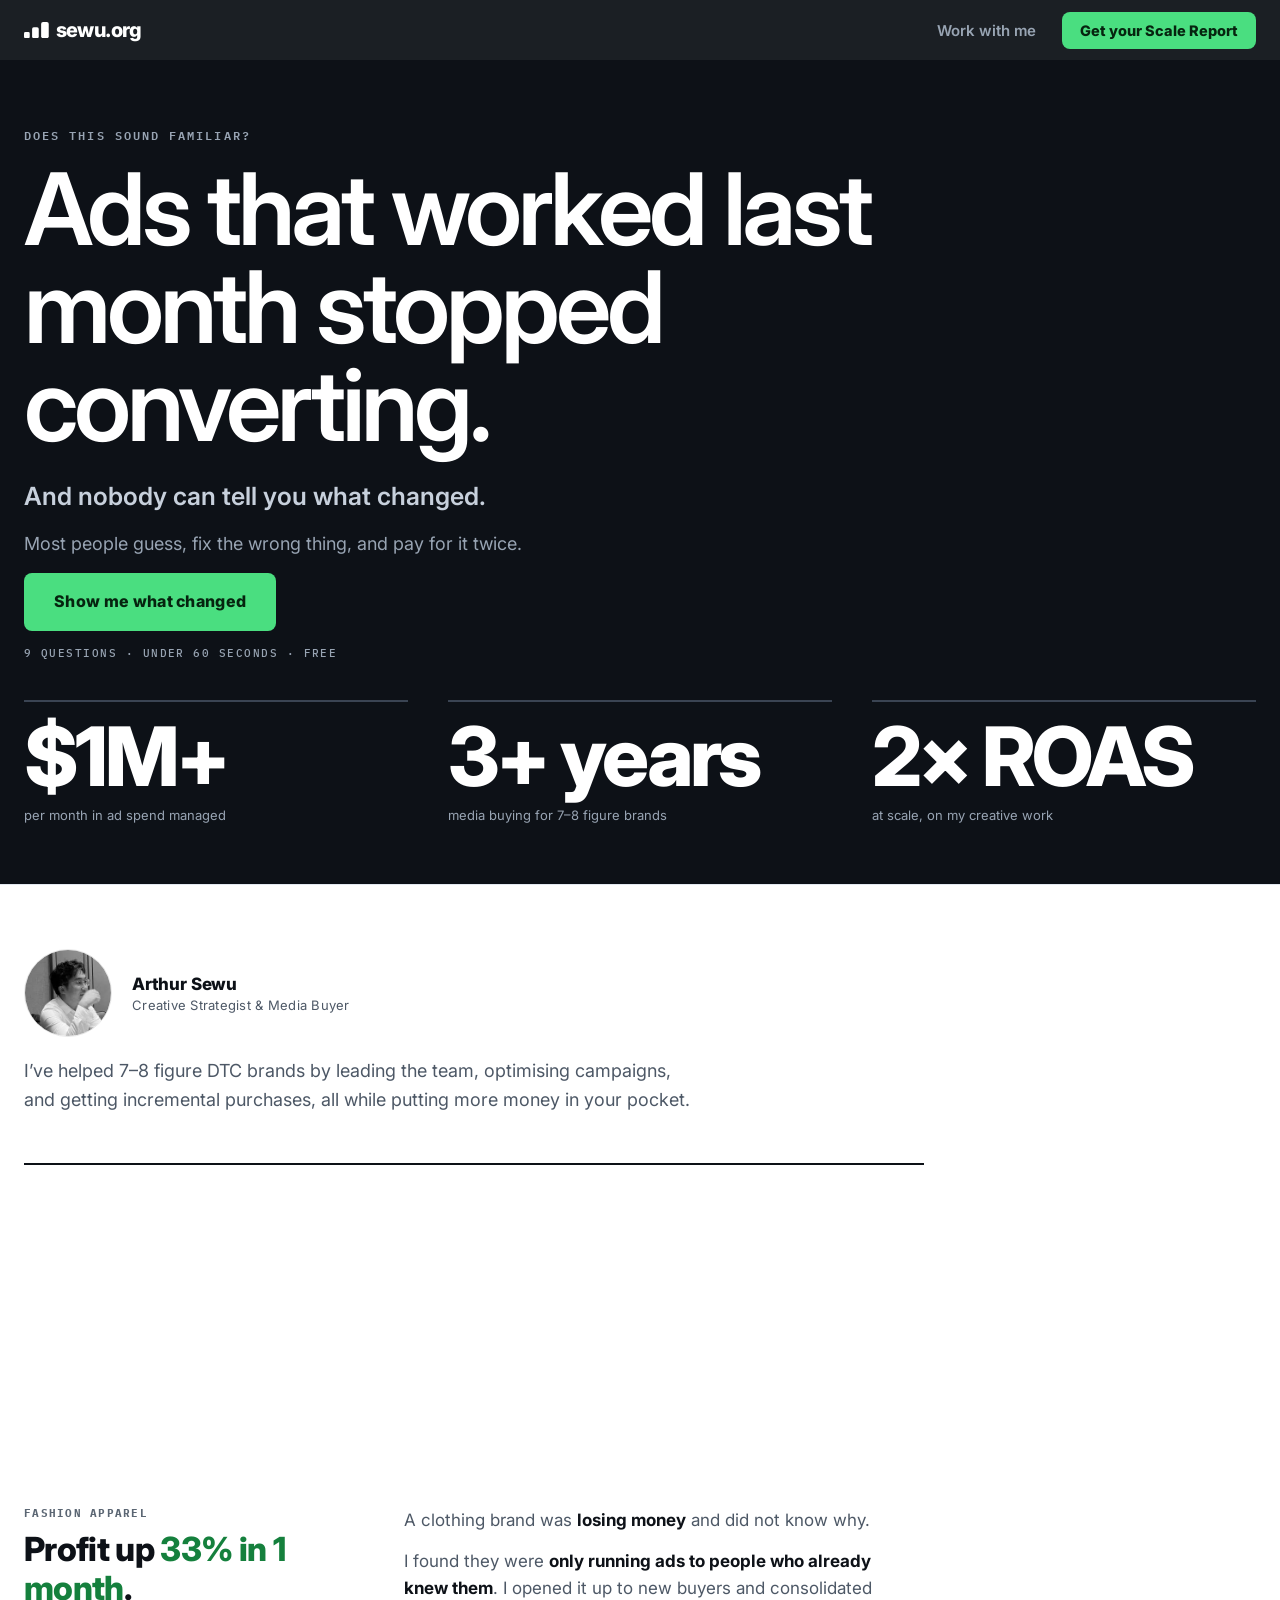
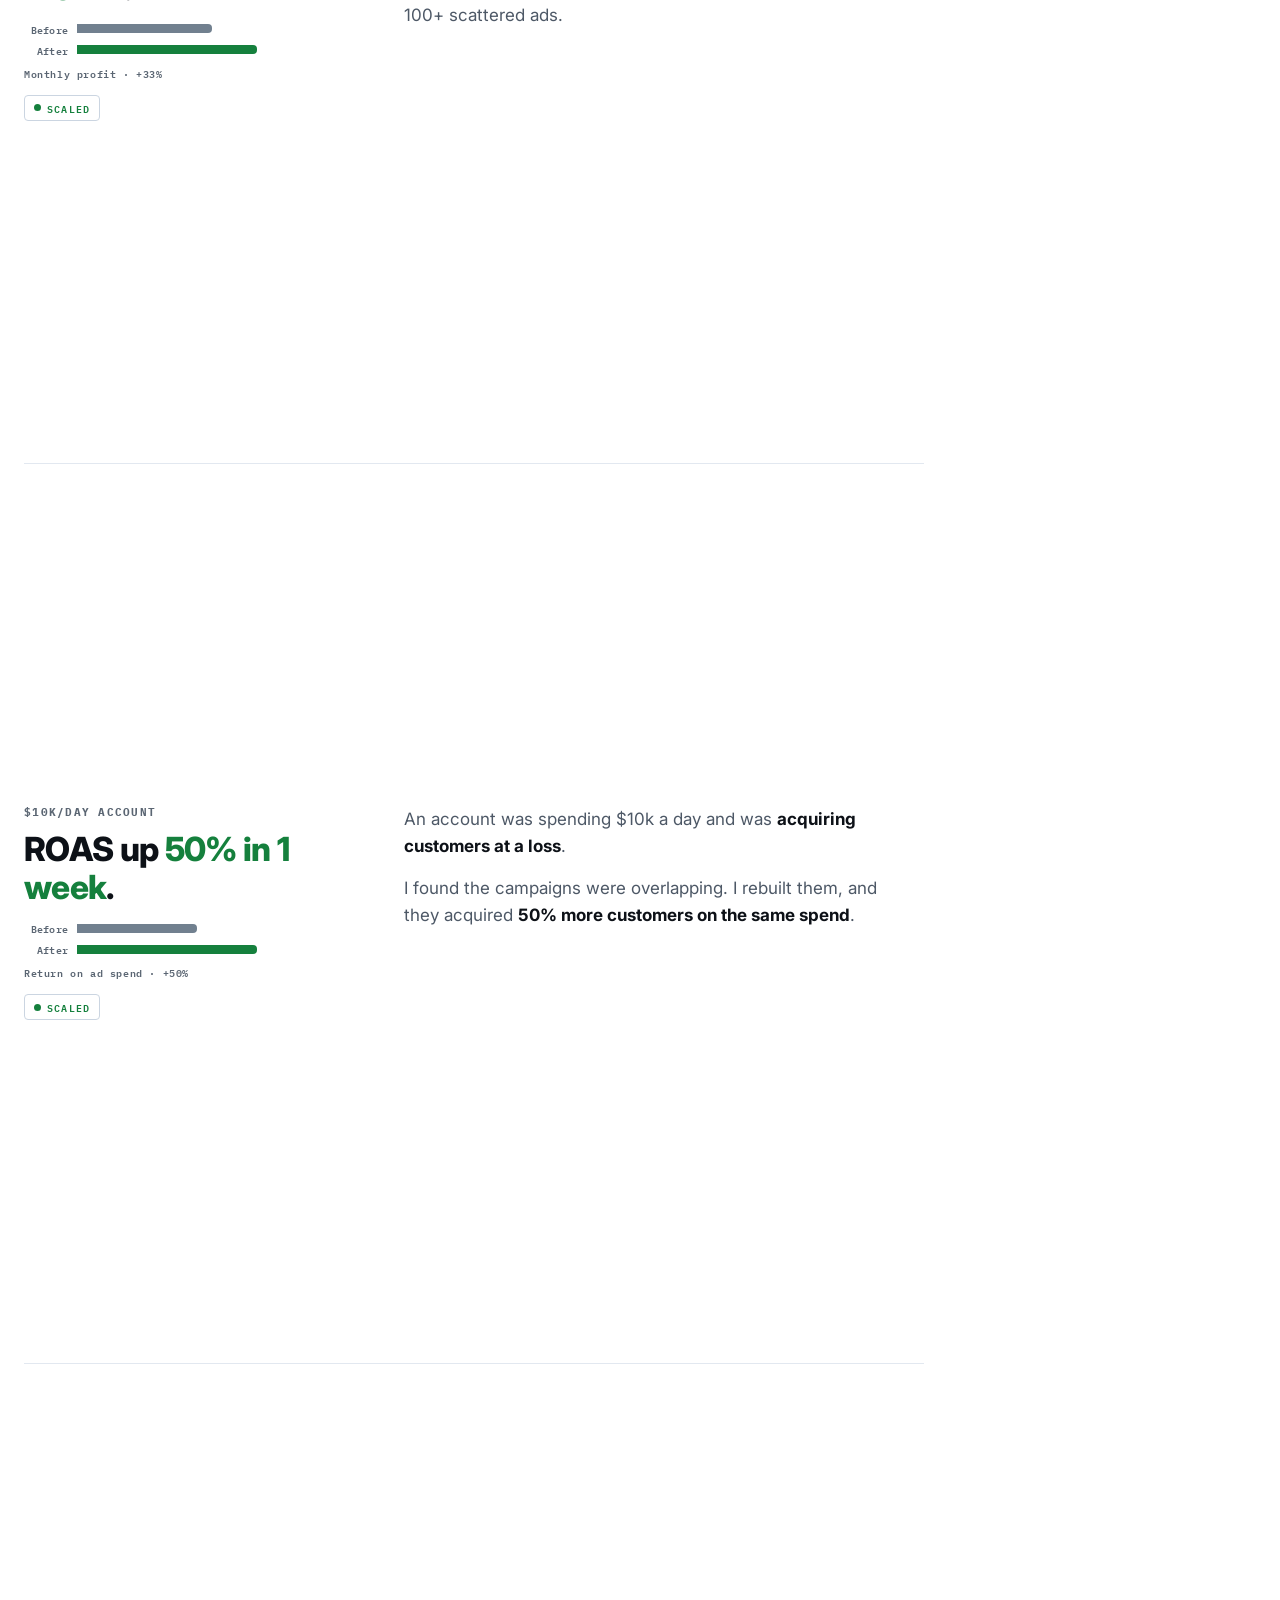
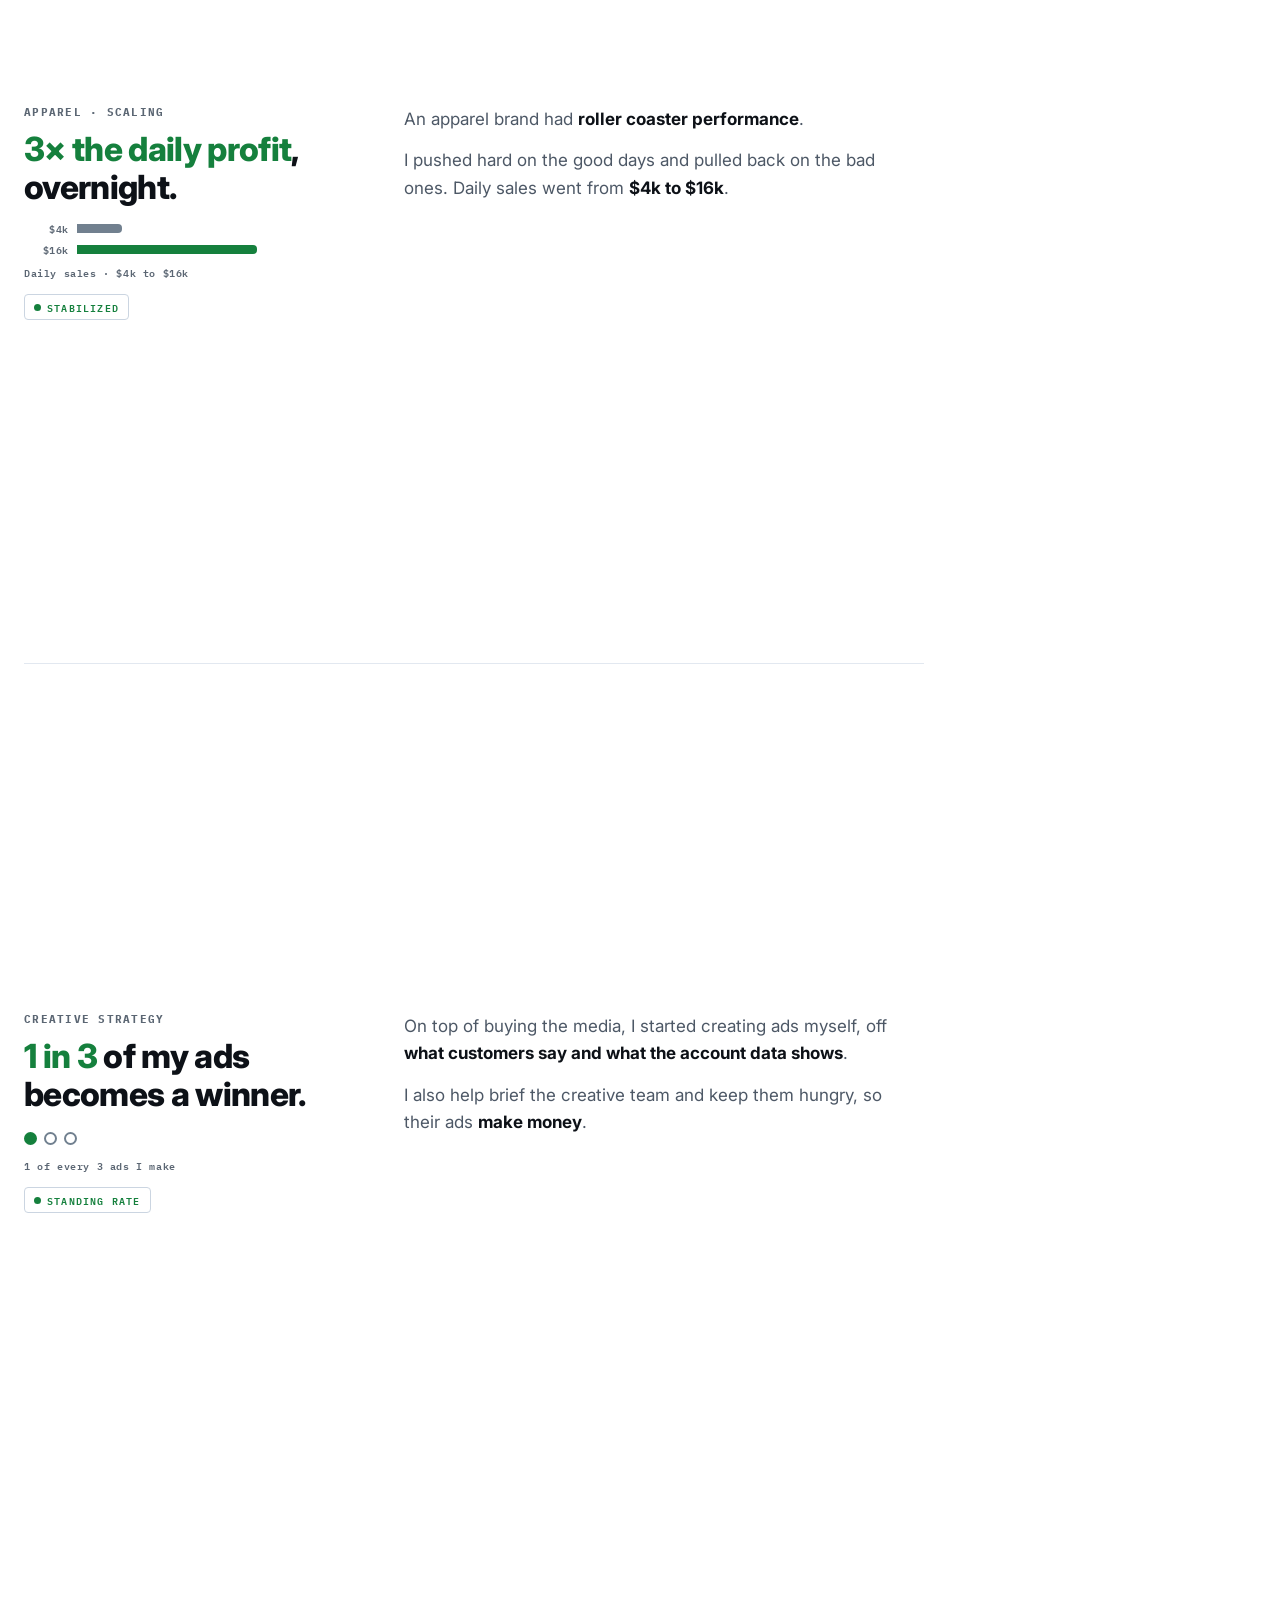
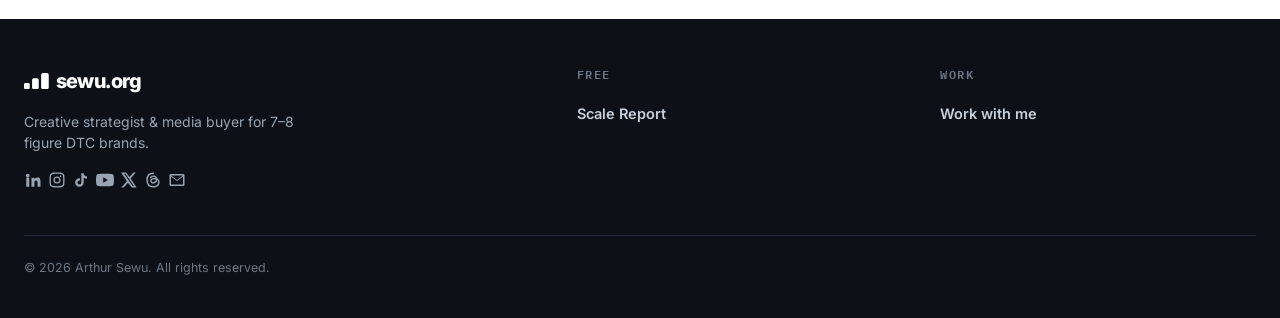
==== index.html @ 7453164b "Case studies become a sticky stack: one full screen each Each case pins at the viewport top and the " ====
<!DOCTYPE html>
<html lang="en" data-theme="light">

<head>
    <meta charset="UTF-8">
    <meta name="viewport" content="width=device-width, initial-scale=1.0">
    <title>Arthur Sewu | Creative Strategist &amp; Media Buyer</title>
    <meta name="description"
        content="Creative strategist and media buyer for 7&ndash;8 figure DTC ecommerce brands. $1M+/month in Meta and Google ad spend managed.">
    <meta property="og:type" content="website">
    <meta property="og:site_name" content="sewu.org">
    <meta property="og:title" content="Arthur Sewu — Creative Strategist &amp; Media Buyer">
    <meta property="og:description" content="Ads that worked last month stopped converting. And nobody can tell you what changed.">
    <meta property="og:url" content="https://sewu.org/">
    <meta property="og:image" content="https://sewu.org/assets/og.png?v=91318fbf">
    <meta property="og:image:width" content="1200">
    <meta property="og:image:height" content="630">
    <meta name="twitter:card" content="summary_large_image">
    <meta name="twitter:title" content="Arthur Sewu — Creative Strategist &amp; Media Buyer">
    <meta name="twitter:description" content="Ads that worked last month stopped converting. And nobody can tell you what changed.">
    <meta name="twitter:image" content="https://sewu.org/assets/og.png?v=91318fbf">

    <meta name="referrer" content="strict-origin-when-cross-origin">
    <meta http-equiv="X-Content-Type-Options" content="nosniff">
    <link rel="canonical" href="https://sewu.org/">
    <link rel="icon" type="image/svg+xml" href="assets/favicon.svg?v=234a9319">
    <link rel="apple-touch-icon" href="assets/apple-touch-icon.png?v=afd05588">
    <meta name="theme-color" content="#0d1117">
    <link rel="preconnect" href="https://fonts.googleapis.com">
    <link rel="preconnect" href="https://fonts.gstatic.com" crossorigin>
    <link href="https://fonts.googleapis.com/css2?family=IBM+Plex+Mono:wght@500;600&family=Inter:wght@400;600;700;800&display=swap" rel="stylesheet">
    <link rel="stylesheet" href="style.css?v=c1793e64">
    <script type="application/ld+json">
    {
      "@context": "https://schema.org",
      "@type": "Person",
      "name": "Arthur Sewu",
      "url": "https://sewu.org/",
      "image": "https://sewu.org/assets/arthur.jpg",
      "jobTitle": "Creative Strategist & Media Buyer",
      "email": "mailto:arthur@sewu.org",
      "description": "Creative strategist and media buyer for 7\u20138 figure DTC ecommerce brands. $1M+/month in Meta and Google ad spend managed.",
      "knowsAbout": ["Meta Ads", "Google Ads", "Direct response creative", "Media buying", "DTC ecommerce"],
      "sameAs": [
        "https://www.linkedin.com/in/arthursewu",
        "https://www.instagram.com/arthursewu/",
        "https://www.tiktok.com/@arthur.sewu",
        "https://www.youtube.com/@arthursewu",
        "https://x.com/arthursewu",
        "https://www.threads.net/@arthursewu"
      ]
    }
    </script>
    <script type="application/ld+json">
    {
      "@context": "https://schema.org",
      "@type": "WebSite",
      "name": "sewu.org",
      "url": "https://sewu.org/",
      "publisher": { "@type": "Person", "name": "Arthur Sewu" }
    }
    </script>
</head>

<body>
    <a class="skip" href="#main">Skip to content</a>

    <nav class="nav">
        <div class="wrap">
            <a class="brand" href=""><svg class="mk" viewBox="6 19 52 34" aria-hidden="true"><rect x="6" y="40" width="12" height="13" rx="3" fill="currentColor"/><rect x="23" y="30" width="14" height="23" rx="3.5" fill="currentColor"/><rect x="42" y="19" width="16" height="34" rx="4" fill="currentColor"/></svg><b>sewu.org</b></a>
            <ul>
                <li><a class="lnk" href="contact/">Work with me</a></li>
                <li><a class="cta" href="scale/">Get your Scale Report</a></li>
            </ul>
        </div>
    </nav>

    <!-- HERO -->
    <section class="hero" id="main" tabindex="-1">
        <div class="wrap">
            <p class="eyebrow">Does this sound familiar?</p>
            <h1>Ads that worked last month stopped converting.</h1>
            <p class="lead">And nobody can tell you what changed.</p>
            <p>Most people guess, fix the wrong thing, and pay for it twice.</p>
            <p><a class="btn" href="scale/">Show me what changed</a></p>
            <p class="btn-sub">9 questions &middot; under 60 seconds &middot; free</p>
            <div class="stats">
                <div class="stat"><b>$1M+</b><span>per month in ad spend managed</span></div>
                <div class="stat"><b>3+ years</b><span>media buying for 7&ndash;8 figure brands</span></div>
                <div class="stat"><b>2&times; ROAS</b><span>at scale, on my creative work</span></div>
            </div>
        
            </div>
    </section>


    <section>
        <div class="wrap">
            <div class="intro">
                <img src="assets/arthur.jpg" alt="Arthur Sewu" width="88" height="88">
                <p class="byline"><b>Arthur Sewu</b><span>Creative Strategist &amp; Media Buyer</span></p>
                <p class="bio">I&rsquo;ve helped 7&ndash;8 figure DTC brands by leading the team, optimising
                    campaigns, and getting incremental purchases, all while putting more money in your pocket.</p>
            </div>
            <ul class="cases">
                <li>
                    <div class="lead-col">
                        <p class="eyebrow">Fashion apparel</p>
                        <b>Profit up <span class="hl">33% in 1 month</span>.</b>
                        <div class="gfx">
                            <div class="barrow"><span class="barlab">Before</span><span
                                    class="bar pre" style="width:135px"></span></div>
                            <div class="barrow"><span class="barlab">After</span><span
                                    class="bar post" style="width:180px"></span></div>
                            <p class="gfxcap">Monthly profit &middot; +33%</p>
                            <span class="verdict">Scaled</span>
                        </div>
                    </div>
                    <div class="body-col">
                        <p>A clothing brand was <b>losing money</b> and did not know why.</p>
                        <p>I found they were <b>only running ads to people who already knew them</b>. I
                            opened it up to new buyers and consolidated 100+ scattered ads.</p>
                    </div>
                </li>
                <li>
                    <div class="lead-col">
                        <p class="eyebrow">$10k/day account</p>
                        <b>ROAS up <span class="hl">50% in 1 week</span>.</b>
                        <div class="gfx">
                            <div class="barrow"><span class="barlab">Before</span><span
                                    class="bar pre" style="width:120px"></span></div>
                            <div class="barrow"><span class="barlab">After</span><span
                                    class="bar post" style="width:180px"></span></div>
                            <p class="gfxcap">Return on ad spend &middot; +50%</p>
                            <span class="verdict">Scaled</span>
                        </div>
                    </div>
                    <div class="body-col">
                        <p>An account was spending $10k a day and was <b>acquiring customers at a
                            loss</b>.</p>
                        <p>I found the campaigns were overlapping. I rebuilt them, and they acquired
                            <b>50% more customers on the same spend</b>.</p>
                    </div>
                </li>
                <li>
                    <div class="lead-col">
                        <p class="eyebrow">Apparel &middot; scaling</p>
                        <b><span class="hl">3&times; the daily profit</span>, overnight.</b>
                        <div class="gfx">
                            <div class="barrow"><span class="barlab">$4k</span><span
                                    class="bar pre" style="width:45px"></span></div>
                            <div class="barrow"><span class="barlab">$16k</span><span
                                    class="bar post" style="width:180px"></span></div>
                            <p class="gfxcap">Daily sales &middot; $4k to $16k</p>
                            <span class="verdict">Stabilized</span>
                        </div>
                    </div>
                    <div class="body-col">
                        <p>An apparel brand had <b>roller coaster performance</b>.</p>
                        <p>I pushed hard on the good days and pulled back on the bad ones. Daily
                            sales went from <b>$4k to $16k</b>.</p>
                    </div>
                </li>
                <li>
                    <div class="lead-col">
                        <p class="eyebrow">Creative strategy</p>
                        <b><span class="hl">1 in 3</span> of my ads becomes a winner.</b>
                        <div class="gfx">
                            <div class="dots"><span class="dot on"></span><span class="dot"></span><span
                                    class="dot"></span></div>
                            <p class="gfxcap">1 of every 3 ads I make</p>
                            <span class="verdict">Standing rate</span>
                        </div>
                    </div>
                    <div class="body-col">
                        <p>On top of buying the media, I started creating ads myself, off <b>what
                            customers say and what the account data shows</b>.</p>
                        <p>I also help brief the creative team and keep them hungry, so their ads
                            <b>make money</b>.</p>
                    </div>
                </li>
            </ul>

        </div>
    </section>

    <footer>
        <div class="wrap">
            <div class="ft-grid">
                <div class="ft-brand">
                    <a class="brand" href="./"><svg class="mk" viewBox="6 19 52 34" aria-hidden="true"><rect x="6" y="40" width="12" height="13" rx="3" fill="currentColor"/><rect x="23" y="30" width="14" height="23" rx="3.5" fill="currentColor"/><rect x="42" y="19" width="16" height="34" rx="4" fill="currentColor"/></svg><b>sewu.org</b></a>
                    <p class="ft-tag">Creative strategist &amp; media buyer for 7&ndash;8 figure DTC brands.</p>
                    <span class="ft-ico-row"><a class="ft-ico" href="https://www.linkedin.com/in/arthursewu" target="_blank" rel="noopener" aria-label="LinkedIn"><svg viewBox="0 0 24 24" width="18" height="18" aria-hidden="true"><path fill="currentColor" d="M4.98 3.5a2.5 2.5 0 1 1 0 5 2.5 2.5 0 0 1 0-5ZM3 9h4v12H3V9Zm7 0h3.8v1.7h.05c.53-.95 1.83-1.95 3.75-1.95 4 0 4.4 2.5 4.4 5.8V21h-4v-5.3c0-1.3 0-3-1.9-3s-2.15 1.4-2.15 2.9V21h-4V9Z"/></svg></a><a class="ft-ico" href="https://www.instagram.com/arthursewu/" target="_blank" rel="noopener" aria-label="Instagram"><svg viewBox="0 0 24 24" width="18" height="18" aria-hidden="true"><path fill="currentColor" d="M12 7.3a4.7 4.7 0 1 0 0 9.4 4.7 4.7 0 0 0 0-9.4Zm0 7.7a3 3 0 1 1 0-6 3 3 0 0 1 0 6Zm5.9-7.9a1.1 1.1 0 1 1-2.2 0 1.1 1.1 0 0 1 2.2 0ZM12 2c-2.7 0-3 0-4.1.06-1.06.05-1.79.22-2.42.47a4.9 4.9 0 0 0-1.77 1.15A4.9 4.9 0 0 0 2.53 5.47c-.25.63-.42 1.36-.47 2.42C2 8.96 2 9.3 2 12s0 3.04.06 4.11c.05 1.06.22 1.79.47 2.42.26.66.6 1.22 1.15 1.77.55.55 1.11.9 1.77 1.15.63.25 1.36.42 2.42.47C8.96 22 9.3 22 12 22s3.04 0 4.11-.06c1.06-.05 1.79-.22 2.42-.47a4.9 4.9 0 0 0 1.77-1.15 4.9 4.9 0 0 0 1.15-1.77c.25-.63.42-1.36.47-2.42C22 15.04 22 14.7 22 12s0-3.04-.06-4.11c-.05-1.06-.22-1.79-.47-2.42a4.9 4.9 0 0 0-1.15-1.77 4.9 4.9 0 0 0-1.77-1.15c-.63-.25-1.36-.42-2.42-.47C15.04 2 14.7 2 12 2Zm0 1.8c2.67 0 2.99.01 4.04.06.98.04 1.5.2 1.86.34.47.18.8.4 1.15.75.35.35.57.68.75 1.15.14.35.3.88.34 1.86.05 1.05.06 1.37.06 4.04s-.01 2.99-.06 4.04c-.04.98-.2 1.5-.34 1.86-.18.47-.4.8-.75 1.15-.35.35-.68.57-1.15.75-.35.14-.88.3-1.86.34-1.05.05-1.37.06-4.04.06s-2.99-.01-4.04-.06c-.98-.04-1.5-.2-1.86-.34a3.1 3.1 0 0 1-1.15-.75 3.1 3.1 0 0 1-.75-1.15c-.14-.35-.3-.88-.34-1.86C3.81 14.99 3.8 14.67 3.8 12s.01-2.99.06-4.04c.04-.98.2-1.5.34-1.86.18-.47.4-.8.75-1.15.35-.35.68-.57 1.15-.75.35-.14.88-.3 1.86-.34C9.01 3.81 9.33 3.8 12 3.8Z"/></svg></a><a class="ft-ico" href="https://www.tiktok.com/@arthur.sewu" target="_blank" rel="noopener" aria-label="TikTok"><svg viewBox="0 0 24 24" width="18" height="18" aria-hidden="true"><path fill="currentColor" d="M16.6 5.82A4.28 4.28 0 0 1 15.54 3h-3.09v12.4a2.6 2.6 0 0 1-2.59 2.5 2.6 2.6 0 0 1-2.6-2.6 2.6 2.6 0 0 1 3.4-2.47V9.66a5.7 5.7 0 0 0-.8-.06A5.71 5.71 0 0 0 4.15 15.3 5.71 5.71 0 0 0 9.86 21a5.71 5.71 0 0 0 5.71-5.7V9.01a7.35 7.35 0 0 0 4.3 1.38V7.3a4.3 4.3 0 0 1-3.27-1.48Z"/></svg></a><a class="ft-ico" href="https://www.youtube.com/@arthursewu" target="_blank" rel="noopener" aria-label="YouTube"><svg viewBox="0 0 24 24" width="18" height="18" aria-hidden="true"><path fill="currentColor" d="M23.5 6.2a3 3 0 0 0-2.1-2.1C19.5 3.6 12 3.6 12 3.6s-7.5 0-9.4.5A3 3 0 0 0 .5 6.2 31 31 0 0 0 0 12a31 31 0 0 0 .5 5.8 3 3 0 0 0 2.1 2.1c1.9.5 9.4.5 9.4.5s7.5 0 9.4-.5a3 3 0 0 0 2.1-2.1A31 31 0 0 0 24 12a31 31 0 0 0-.5-5.8ZM9.6 15.6V8.4l6.2 3.6-6.2 3.6Z"/></svg></a><a class="ft-ico" href="https://x.com/arthursewu" target="_blank" rel="noopener" aria-label="X"><svg viewBox="0 0 24 24" width="18" height="18" aria-hidden="true"><path fill="currentColor" d="M17.9 2H21l-6.9 7.9L22 22h-6.4l-5-6.5L4.9 22H1.8l7.4-8.4L1.5 2h6.6l4.5 5.9L17.9 2Zm-1.1 18.1h1.7L7.3 3.8H5.4l11.4 16.3Z"/></svg></a><a class="ft-ico" href="https://www.threads.net/@arthursewu" target="_blank" rel="noopener" aria-label="Threads"><svg viewBox="0 0 24 24" width="18" height="18" aria-hidden="true" fill="none" stroke="currentColor" stroke-width="1.9" stroke-linecap="round" stroke-linejoin="round"><path d="M12.5 3C7 3 4 6.6 4 12s3 9 8.5 9c4.2 0 6.9-2.2 7.3-5.6.3-2.4-.9-4.2-3-4.9-.4-2.4-2-3.7-4.3-3.7-1.7 0-3 .7-3.9 1.9"/><path d="M16.8 10.5c-1.2-.4-2.6-.5-4-.3-2.3.3-3.7 1.5-3.6 3.1.1 1.6 1.6 2.6 3.7 2.4 2.4-.2 3.9-1.8 4-4.4"/></svg></a><a class="ft-ico" href="mailto:arthur@sewu.org" aria-label="Email"><svg viewBox="0 0 24 24" width="18" height="18" aria-hidden="true"><path fill="currentColor" d="M2 5.5A1.5 1.5 0 0 1 3.5 4h17A1.5 1.5 0 0 1 22 5.5v13a1.5 1.5 0 0 1-1.5 1.5h-17A1.5 1.5 0 0 1 2 18.5v-13Zm2.2.5L12 12l7.8-6H4.2ZM20 7.4l-7.4 5.7a1 1 0 0 1-1.2 0L4 7.4V18h16V7.4Z"/></svg></a></span>
                </div>
                <div class="ft-col">
                    <h4>Free</h4>
                    <a href="scale/">Scale Report</a>
                </div>
                <div class="ft-col">
                    <h4>Work</h4>
                    <a href="contact/">Work with me</a>
                </div>
            </div>
            <p class="ft-legal">&copy; 2026 Arthur Sewu. All rights reserved.</p>
        </div>
    </footer>

</body>

</html>
---- style.css ----
:root{
  /* surfaces */
  --bg:#0b0d10; --panel:#131720; --panel-2:#151b26; --raise:#1e2634; --raise-2:#263142;
  --line:#232936; --line-2:#263041; --line-3:#334054;
  /* type */
  --ink:#f2f5f8; --mute:#98a4b3; --mute-2:#93a0b4; --faint:#6f7c90; --chev:#7c8aa0;
  /* brand green */
  --accent:#f2f5f8;          /* fills - on a dark ground the fill is light */
  --accent-ink:#0b0d10;      /* text on a fill */
  --accent-text:#f2f5f8;     /* text / border / icon */
  --accent-wash:rgba(242,245,248,.07);
  --accent-wash-2:rgba(242,245,248,.05);
  --nav-cta:#4ade80; --nav-cta-ink:#06240f;
  /* nav */
  --nav-bg:rgba(11,13,16,.82); --nav-ink:#f2f5f8; --nav-line:#232936; --nav-mute:#98a4b3;
  /* states */
  --warn:#b45309; --warn-ink:#fcd9a4; --warn-wash:rgba(180,83,9,.1); --err:#fca5a5;
  --shadow:0 18px 44px rgba(0,0,0,.45);
  --lead:#dbe3ec;
}
html[data-theme="light"]{
  --bg:#ffffff; --panel:#f4f6f8; --panel-2:#ffffff; --raise:#ffffff; --raise-2:#f0f3f6;
  --line:#e2e8f0; --line-2:#e2e8f0; --line-3:#cbd5e1;
  --ink:#0d1117; --mute:#4d5866; --mute-2:#5b6673; --faint:#71808f; --chev:#94a3b8;
  --accent:#0d1117;          /* black fill, white label */
  --accent-ink:#ffffff;
  --accent-text:#0d1117;     /* 19.46:1 on white */
  --accent-wash:rgba(13,17,23,.05);
  --accent-wash-2:rgba(13,17,23,.03);
  /* the nav is dark in both themes, so its cta must invert or it vanishes */
  --nav-cta:#4ade80; --nav-cta-ink:#06240f;
  --nav-bg:rgba(13,17,23,.94); --nav-ink:#ffffff; --nav-line:#0d1117; --nav-mute:#98a4b3;
  --warn:#b45309; --warn-ink:#7c3d06; --warn-wash:rgba(180,83,9,.08); --err:#b91c1c;
  --shadow:0 10px 30px rgba(13,17,23,.08);
  --lead:#334155;
}
*{box-sizing:border-box}
html{-webkit-text-size-adjust:100%}
body{margin:0;background:var(--bg);color:var(--ink);
  font:400 18px/1.6 Inter,-apple-system,BlinkMacSystemFont,"Segoe UI",Roboto,sans-serif;}
.wrap{max-width:var(--w);margin:0 auto;padding:0 24px}
section{padding:56px 0;border-top:1px solid var(--line)}
section:first-of-type{border-top:0}
h1,h2,h3{line-height:1.12;margin:0 0 18px;letter-spacing:-.02em}
h1{font-size:clamp(32px,6vw,56px);font-weight:800}
h2{font-size:clamp(26px,4vw,38px);font-weight:800}
h3{font-size:20px;font-weight:700;margin-bottom:8px}
p{margin:0 0 14px;max-width:62ch}
.lead{font-size:clamp(19px,2.4vw,24px);color:var(--lead);font-weight:600;max-width:60ch}
.eyebrow{font-family:'IBM Plex Mono',Consolas,monospace;font-size:11.5px;letter-spacing:.18em;text-transform:uppercase;color:var(--accent-text);font-weight:600;margin-bottom:16px}
.logo{font-size:22px;font-weight:800;letter-spacing:-.03em}
header{padding:28px 0}
.btn{display:inline-block;background:var(--accent);color:var(--accent-ink);
  font-weight:800;font-size:16px;letter-spacing:.02em;padding:16px 30px;border-radius:8px;
  text-decoration:none;border:0;cursor:pointer}
.btn:hover{filter:brightness(1.08)}
.btn-alt{background:transparent;color:var(--ink);border:1px solid var(--line)}
.btn-alt:hover{border-color:var(--ink);filter:none}
.btn-quiet{display:inline-block;margin-left:18px;color:var(--mute);text-decoration:none;font-size:15px;font-weight:600}
.btn-quiet:hover{color:var(--ink)}
@media(max-width:600px){.btn-quiet{display:block;margin:16px 0 0}}
.btn-block{display:block;width:100%;text-align:center;font-size:17px;padding:18px}
.stats{display:grid;grid-template-columns:repeat(3,1fr);gap:16px;margin-top:36px}
.stat{background:var(--panel);border:1px solid var(--line);border-radius:10px;padding:22px}
.stat b{display:block;font-size:clamp(24px,3.6vw,34px);font-weight:800;letter-spacing:-.02em}
.stat span{font-size:14px;color:var(--mute)}
.grid{display:grid;grid-template-columns:repeat(3,1fr);gap:20px}
.card{background:var(--panel);border:1px solid var(--line);border-radius:10px;padding:24px}
.card p{color:var(--mute);margin:0;font-size:16px}
.case{background:var(--panel);border:1px solid var(--line);border-left:3px solid var(--accent-text);
  border-radius:10px;padding:28px}
.case p{margin:0 0 8px}
.case .big{font-size:clamp(22px,3.2vw,30px);font-weight:800;color:var(--accent-text);margin-top:14px}
.shots{display:grid;grid-template-columns:1fr;gap:18px;margin-top:26px;max-width:760px}
figure{margin:0;background:var(--bg);border:1px solid var(--line);border-radius:10px;overflow:hidden}
figure img{display:block;width:100%;height:auto}
figcaption{font-size:13px;color:var(--mute);padding:12px 14px;border-top:1px solid var(--line)}
ul.plain{list-style:none;padding:0;margin:0}
ul.plain{max-width:70ch}
ul.plain li{padding:11px 0 11px 28px;border-bottom:1px solid var(--line);position:relative;color:var(--mute)}
ul.plain li:before{content:"";position:absolute;left:4px;top:19px;width:8px;height:8px;border-radius:50%;background:var(--accent-text)}
ul.plain li b{color:var(--ink)}
form{background:transparent;border:0;border-radius:0;padding:0;margin-top:26px;max-width:640px}
label{display:block;font-size:12.5px;font-weight:800;letter-spacing:.06em;text-transform:uppercase;color:var(--mute);margin:26px 0 8px}
label:first-of-type{margin-top:0}
input,select,textarea{width:100%;background:transparent;color:var(--ink);border:0;border-bottom:2px solid var(--line);
  border-radius:0;padding:12px 0;font:inherit;font-size:18px;transition:border-color .15s}
input:focus,select:focus,textarea:focus{outline:0;border-bottom-color:var(--ink)}
select{appearance:none;-webkit-appearance:none;background-image:url("data:image/svg+xml,%3Csvg xmlns='http://www.w3.org/2000/svg' viewBox='0 0 24 24' fill='none' stroke='%230d1117' stroke-width='2.2'%3E%3Cpath d='M6 9l6 6 6-6'/%3E%3C/svg%3E");
  background-repeat:no-repeat;background-position:right 2px center;background-size:16px;padding-right:28px;cursor:pointer}
textarea{min-height:120px;resize:vertical}
form .btn{margin-top:32px}
form .btn-block{margin-top:26px}
footer{background:var(--ink);color:#98a4b3;padding:46px 0 40px;border-top:0;font-size:13px}

footer p{max-width:none}
@media(max-width:760px){
  section{padding:52px 0}
  .stats,.grid,.shots{grid-template-columns:1fr}
}

/* ---------- site header ---------- */
.announce{background:var(--accent);color:var(--accent-ink);font-size:13.5px;font-weight:700;
  letter-spacing:.01em;text-align:center;padding:9px 16px}
.announce a{color:var(--accent-ink);text-decoration:none;border-bottom:1px solid rgba(6,36,15,.4)}
.announce a:hover{border-bottom-color:var(--accent-ink)}

.nav{position:sticky;top:0;z-index:50;background:var(--nav-bg);
  backdrop-filter:saturate(140%) blur(10px);border-bottom:1px solid var(--nav-line)}
.nav .wrap{display:flex;align-items:center;justify-content:space-between;padding:14px 24px}
/* proportions locked to the merch lockup: mark ink 52x34, wordmark 42, gap 14.3 */
.nav .brand{display:flex;align-items:center;gap:.340em;text-decoration:none;color:var(--nav-ink);font-size:20px}
.nav .brand b{font-size:1em;font-weight:800;letter-spacing:-.03em}
.nav .brand .mk{width:1.238em;height:.809em;display:block;flex:0 0 1.238em}
.nav ul{list-style:none;display:flex;align-items:center;gap:26px;margin:0;padding:0}
.nav a.lnk{color:var(--nav-mute);text-decoration:none;font-size:15px;font-weight:600}
.nav a.lnk:hover,.nav a.lnk[aria-current]{color:var(--nav-ink)}
.nav a.cta{background:var(--nav-cta);color:var(--nav-cta-ink);text-decoration:none;font-weight:800;
  font-size:14.5px;padding:10px 18px;border-radius:8px}
.nav a.cta:hover{filter:brightness(1.08)}
@media(max-width:720px){
  .nav .wrap{padding:12px 20px}
  .nav ul{gap:16px}
  .nav li.hide-sm{display:none}
  .nav a.lnk{font-size:14px}
  .nav a.cta{padding:9px 14px;font-size:13.5px}
  .announce{font-size:12.5px;padding:8px 14px}
}

/* ---- scale ladder table ---- */
.wrap.wide{max-width:1180px}
.scroller{overflow-x:auto;margin:30px 0 0;-webkit-overflow-scrolling:touch}
table.ladder{border-collapse:separate;border-spacing:0;width:100%;min-width:940px;font-size:13.5px}
table.ladder th,table.ladder td{text-align:left;vertical-align:top;padding:14px 15px;border-bottom:1px solid var(--line)}
table.ladder thead th{background:var(--ink);color:var(--bg);font-weight:800;font-size:13px;
  letter-spacing:.06em;text-transform:uppercase;border-bottom:0;padding:13px 15px}
table.ladder thead th .n{display:inline-block;background:var(--bg);color:var(--ink);
  border-radius:5px;padding:1px 7px;margin-right:8px;font-size:12.5px}
table.ladder thead tr.sub th{background:var(--panel);color:var(--mute);font-weight:600;
  text-transform:none;letter-spacing:0;font-size:12.5px;border-bottom:1px solid var(--line)}
table.ladder .rowhead{width:150px;background:var(--panel);font-weight:800;font-size:13px;color:var(--ink)}
table.ladder thead .rowhead{background:var(--ink)}
table.ladder thead tr.sub .rowhead{background:var(--panel)}
table.ladder td{color:var(--mute);line-height:1.5}
table.ladder td b{color:var(--ink);font-weight:700}
table.ladder tfoot td{background:var(--panel);color:var(--ink);border-bottom:0}
table.ladder tfoot .rowhead{border-bottom:0}
.src{font-size:12.5px;color:var(--mute);margin-top:18px;max-width:74ch}
.cta-row{margin-top:26px}
@media(max-width:760px){ .scroller{margin-left:-20px;margin-right:-20px;padding:0 20px} }

/* ---- intro block ---- */


@media(max-width:640px){ .intro{flex-direction:column;gap:16px}  }

/* split rows: label + result on the left, the story on the right.
   rows self-size, so cases of different lengths do not fight a grid. */
ul.cases{list-style:none;padding:0;margin:48px 0 0;max-width:900px}
/* sticky stack: each case pins full-screen, the next slides up over it.
   background must stay opaque or the covered case shows through. */
ul.cases li{position:sticky;top:0;min-height:100vh;min-height:100svh;box-sizing:border-box;
  background:var(--bg);display:grid;grid-template-columns:340px minmax(0,560px);gap:0 40px;
  align-content:center;padding:10vh 0;border-top:1px solid var(--line)}
ul.cases li:first-child{border-top:2px solid var(--ink)}
/* 14px paragraph gap, not 6px: under one line-height a break stops reading as a
   break and the two paragraphs fuse into one grey block. That is the wall. */
ul.cases p{color:var(--mute);margin:0 0 14px;font-size:17px;line-height:1.6;max-width:none}
ul.cases p:last-child{margin-bottom:0}
ul.cases .body-col p{max-width:500px}
ul.cases .body-col b{display:inline;margin:0;font-size:inherit;line-height:inherit;letter-spacing:inherit;color:var(--ink);font-weight:700}
ul.cases .eyebrow{font-size:10.5px;letter-spacing:.12em;text-transform:uppercase;
  color:var(--mute-2);font-weight:800;line-height:1.3;margin:0 0 10px}
ul.cases b{display:block;margin:0;color:var(--ink);font-size:clamp(26px,2.6vw,36px);font-weight:800;line-height:1.15;letter-spacing:-.02em}
ul.cases b .hl{color:#15803d}
.btn-sub{font-family:'IBM Plex Mono',Consolas,monospace;font-size:10.5px;font-weight:500;letter-spacing:.14em;
  color:#98a4b3;margin:12px 0 0;text-transform:uppercase}
ul.cases .verdict{display:inline-flex;align-items:center;gap:6px;font-family:'IBM Plex Mono',Consolas,monospace;
  font-size:10px;font-weight:600;letter-spacing:.12em;color:#15803d;border:1px solid #cbd5e1;
  border-radius:4px;padding:4px 9px;margin:14px 0 0;text-transform:uppercase}
ul.cases .verdict:before{content:"";width:7px;height:7px;border-radius:50%;background:#15803d}

/* every case is the same size on purpose - operator's call, 2026-08-17. no
   per-case type or bar overrides live here; add none. the block is separated
   by air and the hairlines, not by weight. */

/* transformation mark. each row is on its OWN scale - "after" is always full
   width - so nothing implies one case's lift is comparable to another's. */
ul.cases .gfx{margin:14px 0 0}
ul.cases .barrow{display:flex;align-items:center;gap:9px;margin:0 0 5px}
ul.cases .barlab{font-family:'IBM Plex Mono',Consolas,monospace;font-size:10px;font-weight:600;color:var(--mute-2);width:44px;
  text-align:right;font-variant-numeric:tabular-nums;letter-spacing:.02em;flex:none}
ul.cases .bar{height:9px;border-radius:0 4px 4px 0;flex:none}
ul.cases .bar.pre{background:var(--faint)}
ul.cases .bar.post{background:#15803d}
ul.cases .dots{display:flex;gap:7px;align-items:center;height:23px}
ul.cases .dot{width:13px;height:13px;border-radius:50%;border:2px solid var(--faint)}
ul.cases .dot.on{background:#15803d;border-color:#15803d}
ul.cases .gfxcap{font-family:'IBM Plex Mono',Consolas,monospace;font-size:10px;font-weight:600;color:var(--mute-2);margin:7px 0 0;
  letter-spacing:.06em}
@media(max-width:700px){
  ul.cases li{grid-template-columns:1fr;gap:0;padding:6vh 0}
  ul.cases .lead-col{margin-bottom:12px}
  ul.cases{margin-top:60px}
}

/* ---- mobile nav: logo + one button only ---- */
.nav a.cta,.nav a.lnk{white-space:nowrap}
@media(max-width:620px){
  .nav .wrap{padding:11px 18px}
  .nav a.lnk{display:none}          /* secondary route lives on /contact, reachable from the report */
  .nav .brand b{font-size:18px}
  .nav a.cta{font-size:13px;padding:9px 13px}
}
@media(max-width:380px){
  .nav .brand b{font-size:17px}
  .nav a.cta{font-size:12.5px;padding:8px 11px}
}

/* ---- editorial: serif display, rules instead of card fills ---- */
/* static content loses its box and gains a rule; interactive elements keep their fill */
.stat{background:transparent;border:0;border-top:1px solid var(--ink);
   border-radius:0;padding:15px 0 0}
.stats{gap:28px}
@media(max-width:760px){ .stats{gap:20px} }

/* h2/h3 follow h1 into the serif so the hierarchy is one voice */
/* static panels on /scale and /report lose their fill, same as the homepage */
.preview,.toc,.sub,.also,.tell{background:transparent!important}
.preview,.toc{border:0!important;border-top:1px solid var(--ink)!important;border-radius:0!important;
  padding:16px 0 0!important}
.sub{border:0!important;border-top:1px solid var(--ink)!important;border-radius:0!important;
  padding:16px 0 0!important;margin:0 0 26px!important}
.tell{border:0!important;border-left:2px solid var(--line)!important;border-radius:0!important;
  padding:2px 0 2px 16px!important}

/* ---- dark hero block: the nav is the top of it, not a separate bar ---- */
.hero{background:var(--ink);color:#fff;padding:66px 0 58px;margin-top:0}
.hero .eyebrow{color:#98a4b3}
.hero h1{color:#fff}
.hero .lead{color:#c7d0dc}
.hero p{color:#98a4b3}
.hero .btn{background:#4ade80;color:#06240f}
.hero .btn:hover{filter:brightness(.92)}
.nav{border-bottom:0}
/* numbers as graphics, inside the dark block */
.hero .stats{gap:40px;margin-top:38px}
.hero .stat{border-top:2px solid #3a4453;padding:18px 0 0}
.hero .stat b{display:block;font-size:clamp(44px,6.6vw,82px);line-height:.9;letter-spacing:-.045em;color:#fff}
.hero .stat span{display:block;margin-top:12px;font-size:13px;color:#98a4b3;max-width:none}
@media(max-width:760px){
  .hero{padding:44px 0 40px}
  .hero .stats{gap:26px;margin-top:28px}
  /* stat numbers must stay under the headline at every width */
  .hero .stat b{font-size:clamp(30px,9vw,40px)}
  .hero h1{font-size:clamp(46px,11.5vw,64px)}
}

/* hero headline must out-scale the stat numbers, not sit under them */
.hero h1{font-size:clamp(42px,8vw,100px);line-height:.98;letter-spacing:-.04em;max-width:16ch}
.hero .lead{font-size:clamp(19px,2.2vw,25px);margin-top:22px}
@media(max-width:760px){ .hero h1{letter-spacing:-.03em;max-width:none} }


/* heading band only - page content stays on white */
.hero-band{background:var(--ink);color:#fff;padding:56px 0 46px}
.hero-band .eyebrow{color:#98a4b3}
.hero-band h1{color:#fff;font-size:clamp(42px,8vw,100px);line-height:.98;letter-spacing:-.04em;max-width:16ch}
.hero-band .lead{color:#c7d0dc;font-size:clamp(19px,2.2vw,25px);margin:22px 0 0}
.hero-band .lead:last-child,.hero-band h1:last-child{margin-bottom:0}
@media(max-width:760px){
  .hero-band{padding:38px 0 32px}
  .hero-band h1{font-size:clamp(46px,11.5vw,64px);max-width:none;letter-spacing:-.03em}
}

/* at 100px, weight 800 closes the counters and reads as volume, not authority */
.hero h1,.hero-band h1{font-weight:600}

/* black footer */
footer .brand{display:flex;align-items:center;gap:.34em;text-decoration:none;color:#fff;font-size:20px}
footer .brand b{font-size:1em;font-weight:800;letter-spacing:-.03em}
footer .brand .mk{width:1.238em;height:.809em;display:block;flex:0 0 1.238em}
footer .ft-legal{margin:34px 0 0;font-size:12.5px;color:#6b7686;max-width:none}

/* byline beside the photo */
.intro .byline{margin:0 0 12px;line-height:1.3}
.intro .byline b{display:block;color:var(--ink);font-size:17px;font-weight:800;letter-spacing:-.01em}
.intro .byline span{display:block;font-size:13px;color:var(--mute);letter-spacing:.02em;margin-top:2px}


/* photo and name share a row at every width; bio spans below */
.intro{display:grid;grid-template-columns:88px 1fr;gap:0 20px;align-items:center;max-width:70ch;margin-top:8px}
.intro img{grid-row:1;grid-column:1;width:88px;height:88px;border-radius:50%;display:block;
  border:1px solid var(--line);filter:grayscale(1)}
.intro .byline{grid-row:1;grid-column:2;margin:0}
.intro .bio{grid-column:1/-1;margin:20px 0 0;color:var(--mute);line-height:1.6}
@media(max-width:640px){
  .intro{grid-template-columns:68px 1fr;gap:0 15px}
  .intro img{width:68px;height:68px}
  .intro .bio{margin-top:16px}
}

/* ---- complete footer ---- */
footer .ft-grid{display:grid;grid-template-columns:1.6fr 1fr 1fr;gap:40px 48px;align-items:start}
footer .ft-tag{color:#98a4b3;font-size:14px;line-height:1.5;margin:14px 0 18px;max-width:34ch}
footer .ft-ico-row{display:inline-flex;gap:16px;flex-wrap:wrap}
footer .ft-ico{color:#98a4b3;display:inline-flex;align-items:center}
footer .ft-ico:hover{color:#fff}
footer .ft-col h4{font-family:'IBM Plex Mono',Consolas,monospace;font-size:11.5px;letter-spacing:.12em;text-transform:uppercase;color:#6b7686;
  font-weight:600;margin:0 0 14px}
footer .ft-col a{display:block;color:#c7d0dc;text-decoration:none;font-size:14.5px;font-weight:600;padding:5px 0}
footer .ft-col a:hover{color:#fff}
footer .ft-legal{margin:40px 0 0;padding-top:22px;border-top:1px solid #232936;font-size:12.5px;color:#6b7686;max-width:none}
@media(max-width:760px){
  footer .ft-grid{grid-template-columns:1fr 1fr;gap:30px 24px}
  footer .ft-brand{grid-column:1/-1}
}
@media(max-width:420px){ footer .ft-grid{grid-template-columns:1fr} }

/* ---- contact: dark heading band, then form LEFT + proof aside RIGHT on white ---- */
.contact{padding:56px 0 80px}
.contact-grid{display:block;max-width:none}
.contact-main{max-width:600px}
.contact-form form{margin:0;max-width:none}
@media(max-width:900px){
  .contact{padding:40px 0 56px}
  .contact-main{max-width:none}
}

/* skip link - visible only on keyboard focus */
.skip{position:absolute;left:-9999px;top:0;z-index:100;background:var(--ink);color:#fff;
  padding:12px 18px;border-radius:0 0 8px 0;font-weight:700;font-size:14px;text-decoration:none}
.skip:focus{left:0}
/* footer icons: 18px glyph inside a 44px target */
footer .ft-ico{min-width:44px;min-height:44px;justify-content:center;margin:-13px}
footer .ft-ico-row{gap:6px}
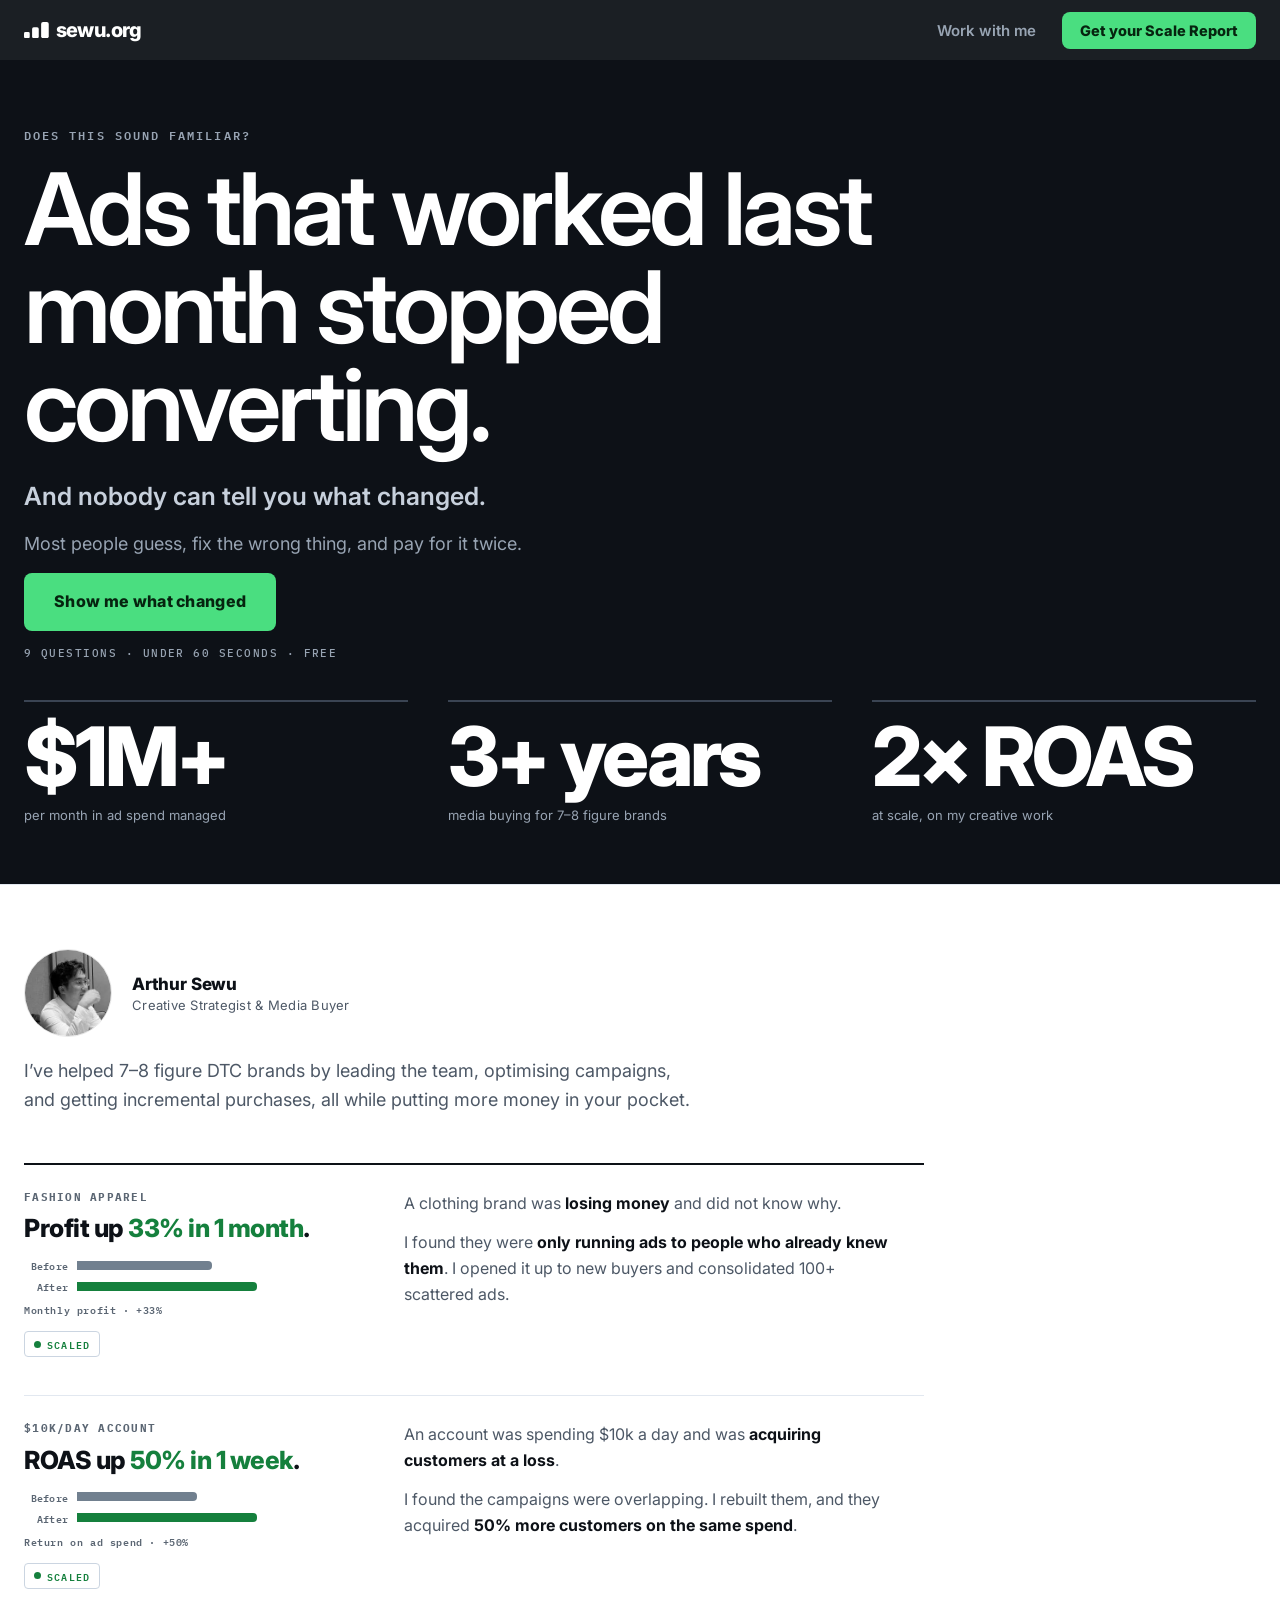
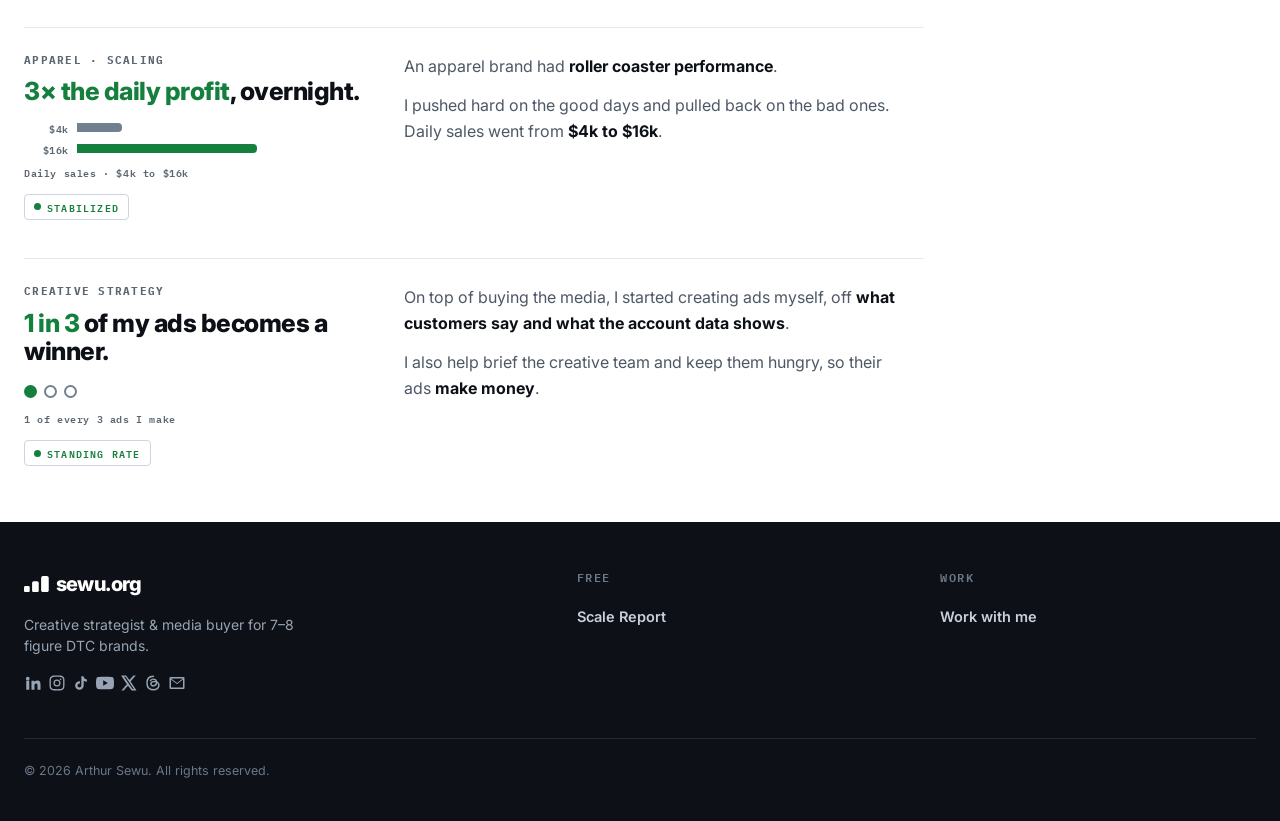
==== commit 7dd9a0ed: "Revert the sticky-stack: back to the flowing case list Operator call: the full-screen slideshow come" ====
--- a/index.html
+++ b/index.html
@@ -29,7 +29,7 @@
     <link rel="preconnect" href="https://fonts.googleapis.com">
     <link rel="preconnect" href="https://fonts.gstatic.com" crossorigin>
     <link href="https://fonts.googleapis.com/css2?family=IBM+Plex+Mono:wght@500;600&family=Inter:wght@400;600;700;800&display=swap" rel="stylesheet">
-    <link rel="stylesheet" href="style.css?v=c1793e64">
+    <link rel="stylesheet" href="style.css?v=cec0c46b">
     <script type="application/ld+json">
     {
       "@context": "https://schema.org",
@@ -205,6 +205,21 @@
         </div>
     </footer>
 
+    <script>
+        (function () {
+            if (matchMedia('(prefers-reduced-motion: reduce)').matches) return;
+            if (!('IntersectionObserver' in window)) return;
+            var io = new IntersectionObserver(function (entries) {
+                entries.forEach(function (e) {
+                    if (e.isIntersecting) { e.target.classList.add('in'); io.unobserve(e.target); }
+                });
+            }, { threshold: 0.25 });
+            document.querySelectorAll('ul.cases > li').forEach(function (li) {
+                li.classList.add('rv');
+                io.observe(li);
+            });
+        })();
+    </script>
 </body>
 
 </html>
--- a/style.css
+++ b/style.css
@@ -157,21 +157,19 @@
 /* split rows: label + result on the left, the story on the right.
    rows self-size, so cases of different lengths do not fight a grid. */
 ul.cases{list-style:none;padding:0;margin:48px 0 0;max-width:900px}
-/* sticky stack: each case pins full-screen, the next slides up over it.
-   background must stay opaque or the covered case shows through. */
-ul.cases li{position:sticky;top:0;min-height:100vh;min-height:100svh;box-sizing:border-box;
-  background:var(--bg);display:grid;grid-template-columns:340px minmax(0,560px);gap:0 40px;
-  align-content:center;padding:10vh 0;border-top:1px solid var(--line)}
+ul.cases li{display:grid;grid-template-columns:340px minmax(0,560px);gap:0 40px;
+  padding:26px 0 0;border-top:1px solid var(--line)}
+ul.cases li+li{margin-top:38px}
 ul.cases li:first-child{border-top:2px solid var(--ink)}
 /* 14px paragraph gap, not 6px: under one line-height a break stops reading as a
    break and the two paragraphs fuse into one grey block. That is the wall. */
-ul.cases p{color:var(--mute);margin:0 0 14px;font-size:17px;line-height:1.6;max-width:none}
+ul.cases p{color:var(--mute);margin:0 0 14px;font-size:16px;line-height:1.6;max-width:none}
 ul.cases p:last-child{margin-bottom:0}
 ul.cases .body-col p{max-width:500px}
 ul.cases .body-col b{display:inline;margin:0;font-size:inherit;line-height:inherit;letter-spacing:inherit;color:var(--ink);font-weight:700}
 ul.cases .eyebrow{font-size:10.5px;letter-spacing:.12em;text-transform:uppercase;
   color:var(--mute-2);font-weight:800;line-height:1.3;margin:0 0 10px}
-ul.cases b{display:block;margin:0;color:var(--ink);font-size:clamp(26px,2.6vw,36px);font-weight:800;line-height:1.15;letter-spacing:-.02em}
+ul.cases b{display:block;margin:0;color:var(--ink);font-size:clamp(20px,2.1vw,25px);font-weight:800;line-height:1.15;letter-spacing:-.02em}
 ul.cases b .hl{color:#15803d}
 .btn-sub{font-family:'IBM Plex Mono',Consolas,monospace;font-size:10.5px;font-weight:500;letter-spacing:.14em;
   color:#98a4b3;margin:12px 0 0;text-transform:uppercase}
@@ -179,6 +177,10 @@
   font-size:10px;font-weight:600;letter-spacing:.12em;color:#15803d;border:1px solid #cbd5e1;
   border-radius:4px;padding:4px 9px;margin:14px 0 0;text-transform:uppercase}
 ul.cases .verdict:before{content:"";width:7px;height:7px;border-radius:50%;background:#15803d}
+/* scroll reveal: .rv is added by JS only, so no-JS visitors see everything */
+ul.cases>li.rv{opacity:0;transform:translateY(28px);transition:opacity .6s ease,transform .6s ease}
+ul.cases>li.rv.in{opacity:1;transform:none}
+@media (prefers-reduced-motion:reduce){ul.cases>li.rv{transition:none;opacity:1;transform:none}}
 
 /* every case is the same size on purpose - operator's call, 2026-08-17. no
    per-case type or bar overrides live here; add none. the block is separated
@@ -199,9 +201,10 @@
 ul.cases .gfxcap{font-family:'IBM Plex Mono',Consolas,monospace;font-size:10px;font-weight:600;color:var(--mute-2);margin:7px 0 0;
   letter-spacing:.06em}
 @media(max-width:700px){
-  ul.cases li{grid-template-columns:1fr;gap:0;padding:6vh 0}
+  ul.cases li{grid-template-columns:1fr;gap:0}
   ul.cases .lead-col{margin-bottom:12px}
   ul.cases{margin-top:60px}
+  ul.cases li+li{margin-top:32px}
 }
 
 /* ---- mobile nav: logo + one button only ---- */
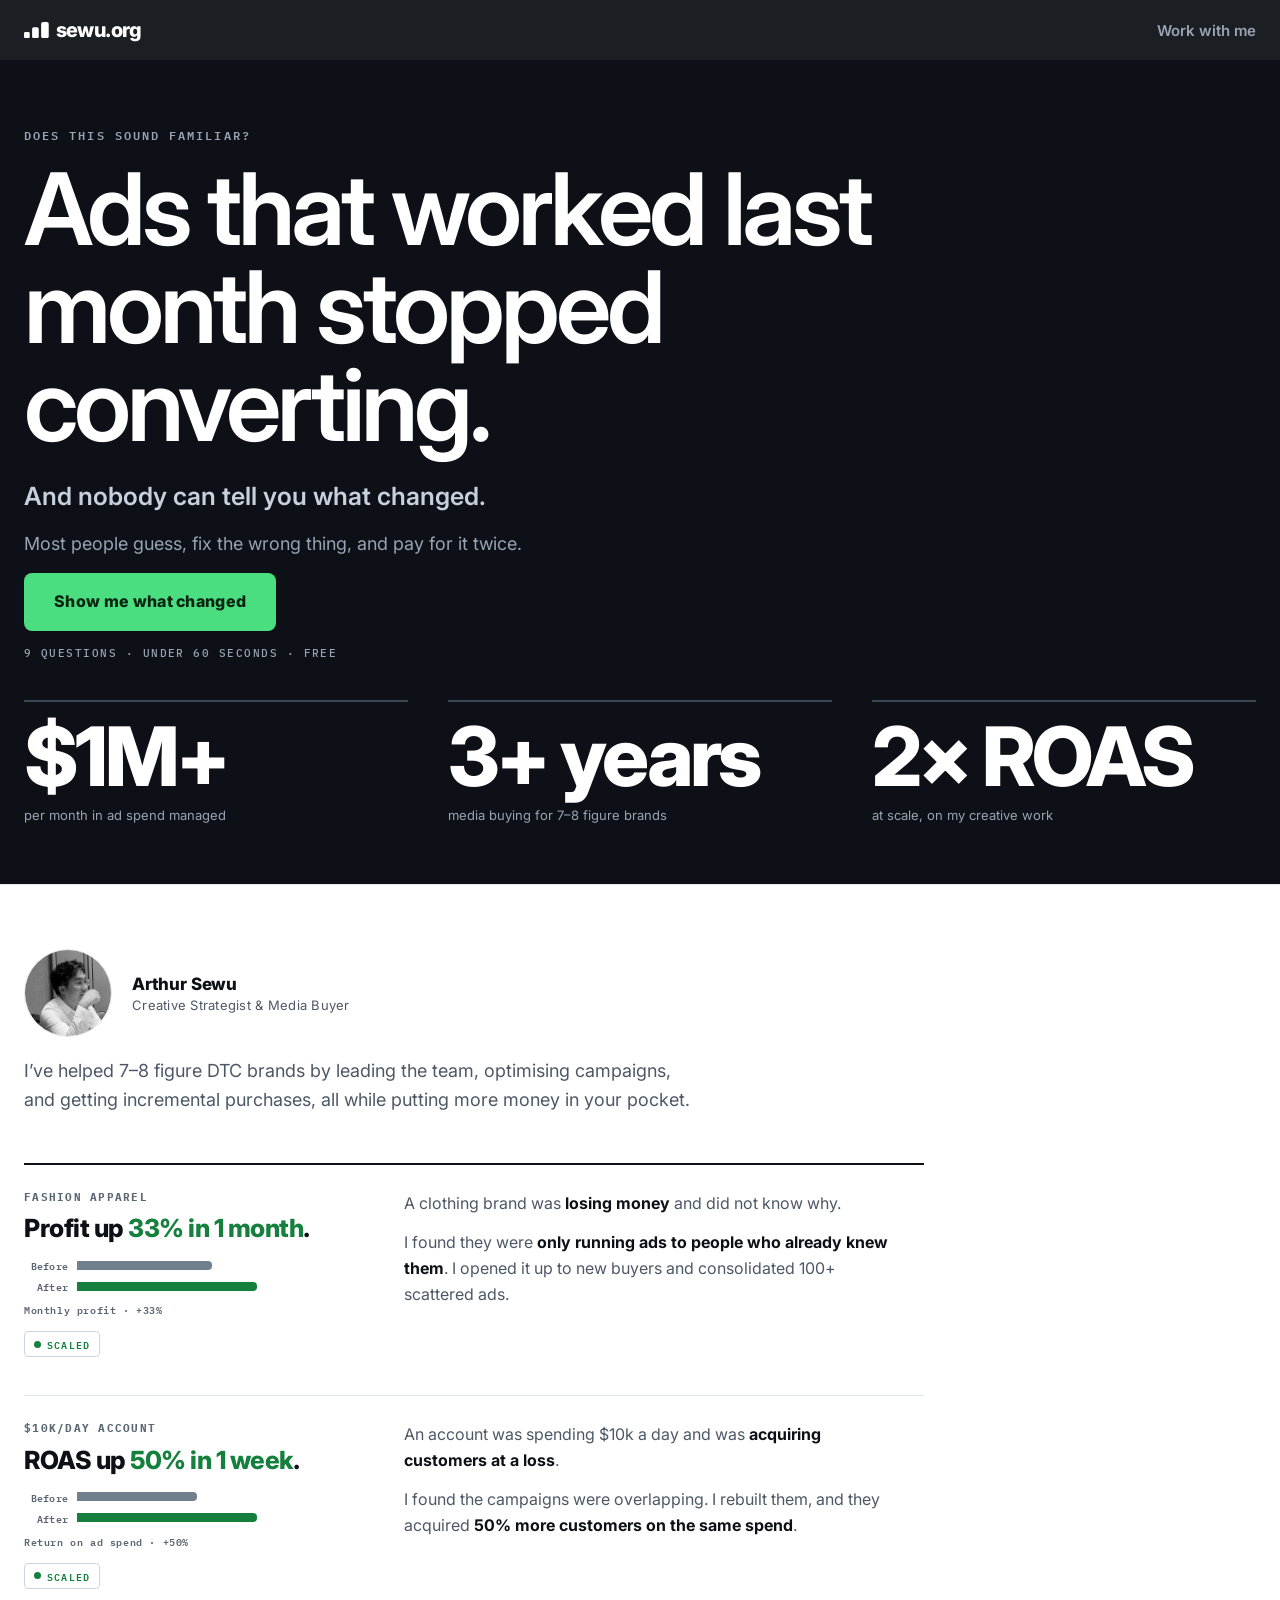
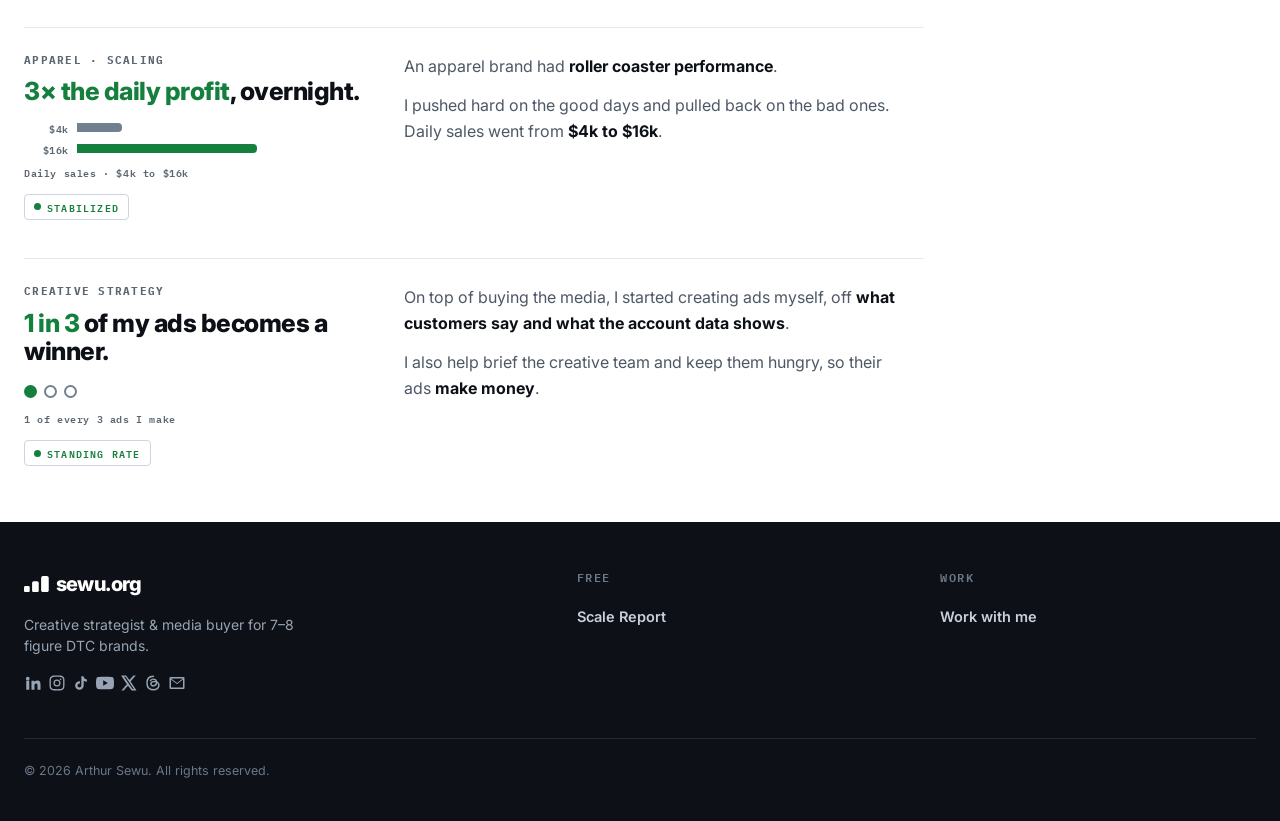
==== commit 5b706a5a: "Remove the nav CTA chip on all pages: one CTA per screen Operator call. The header is brand + Work w" ====
--- a/index.html
+++ b/index.html
@@ -70,7 +70,6 @@
             <a class="brand" href=""><svg class="mk" viewBox="6 19 52 34" aria-hidden="true"><rect x="6" y="40" width="12" height="13" rx="3" fill="currentColor"/><rect x="23" y="30" width="14" height="23" rx="3.5" fill="currentColor"/><rect x="42" y="19" width="16" height="34" rx="4" fill="currentColor"/></svg><b>sewu.org</b></a>
             <ul>
                 <li><a class="lnk" href="contact/">Work with me</a></li>
-                <li><a class="cta" href="scale/">Get your Scale Report</a></li>
             </ul>
         </div>
     </nav>
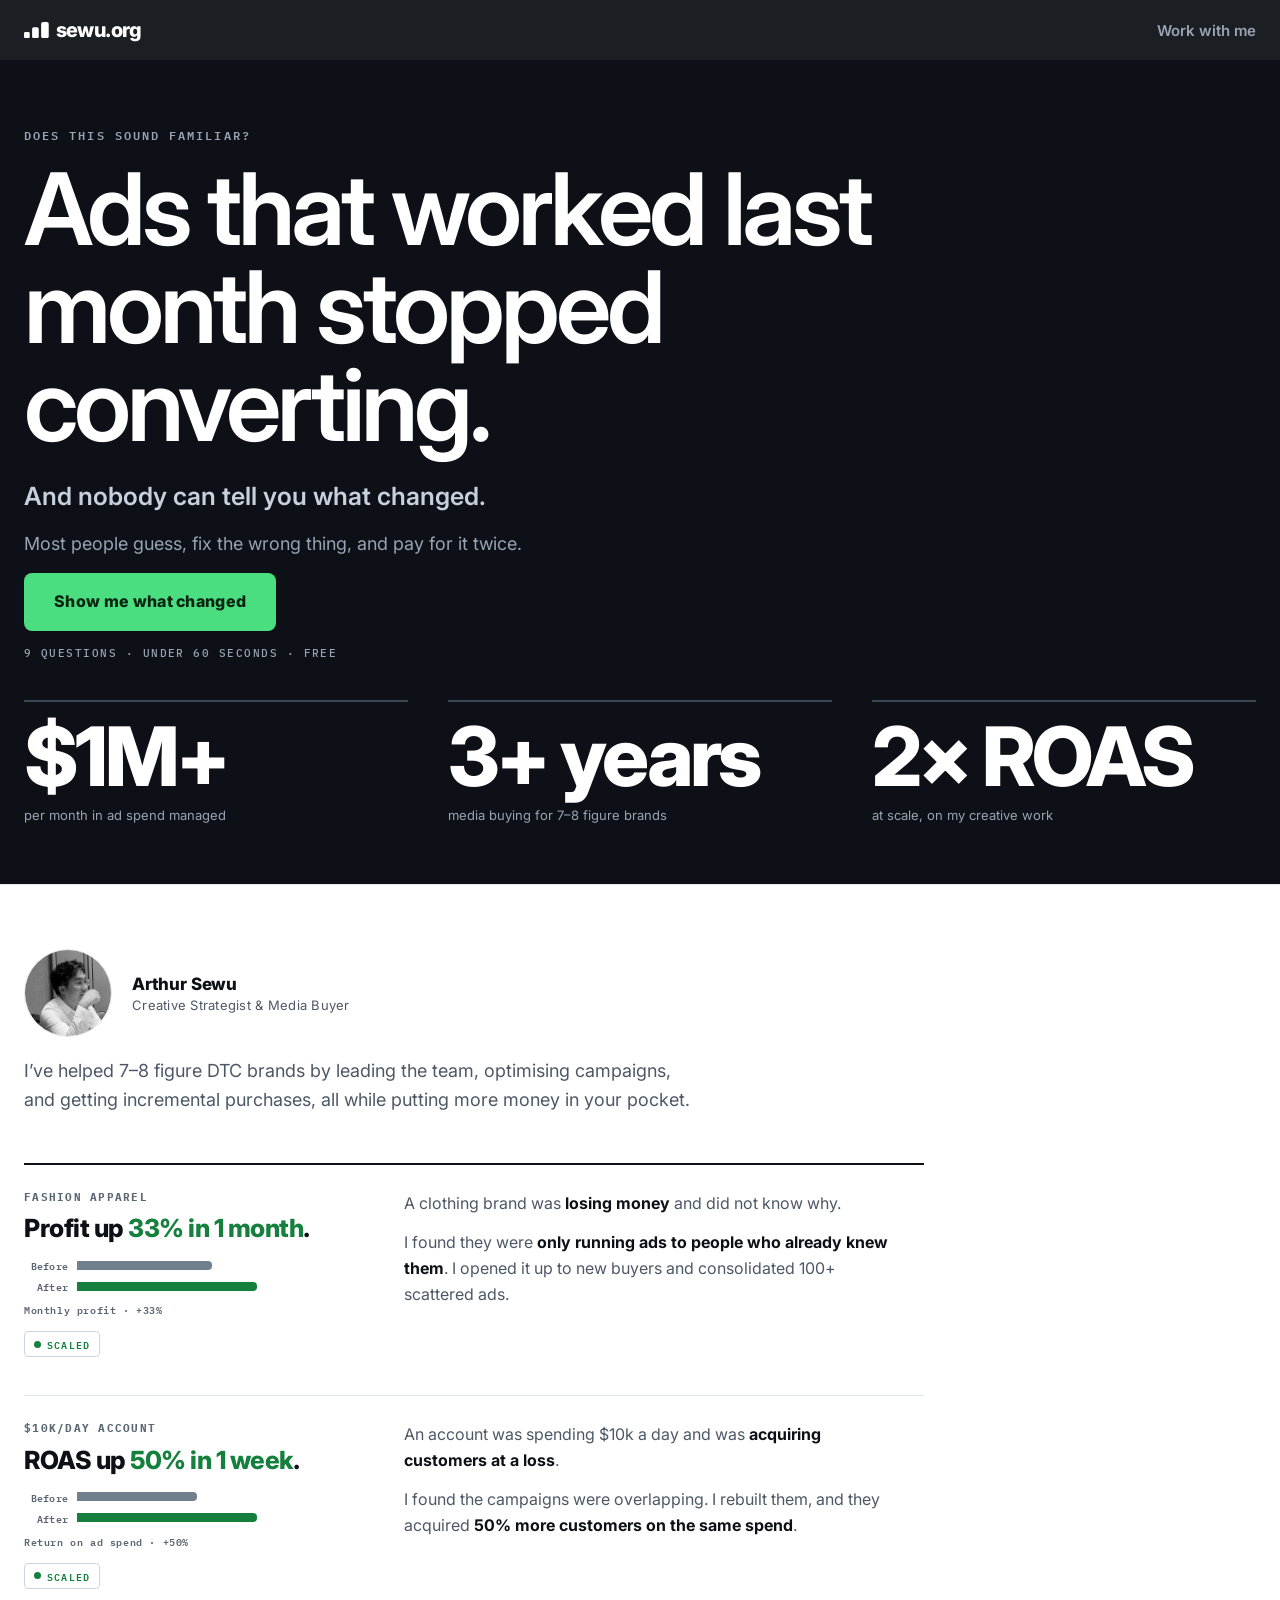
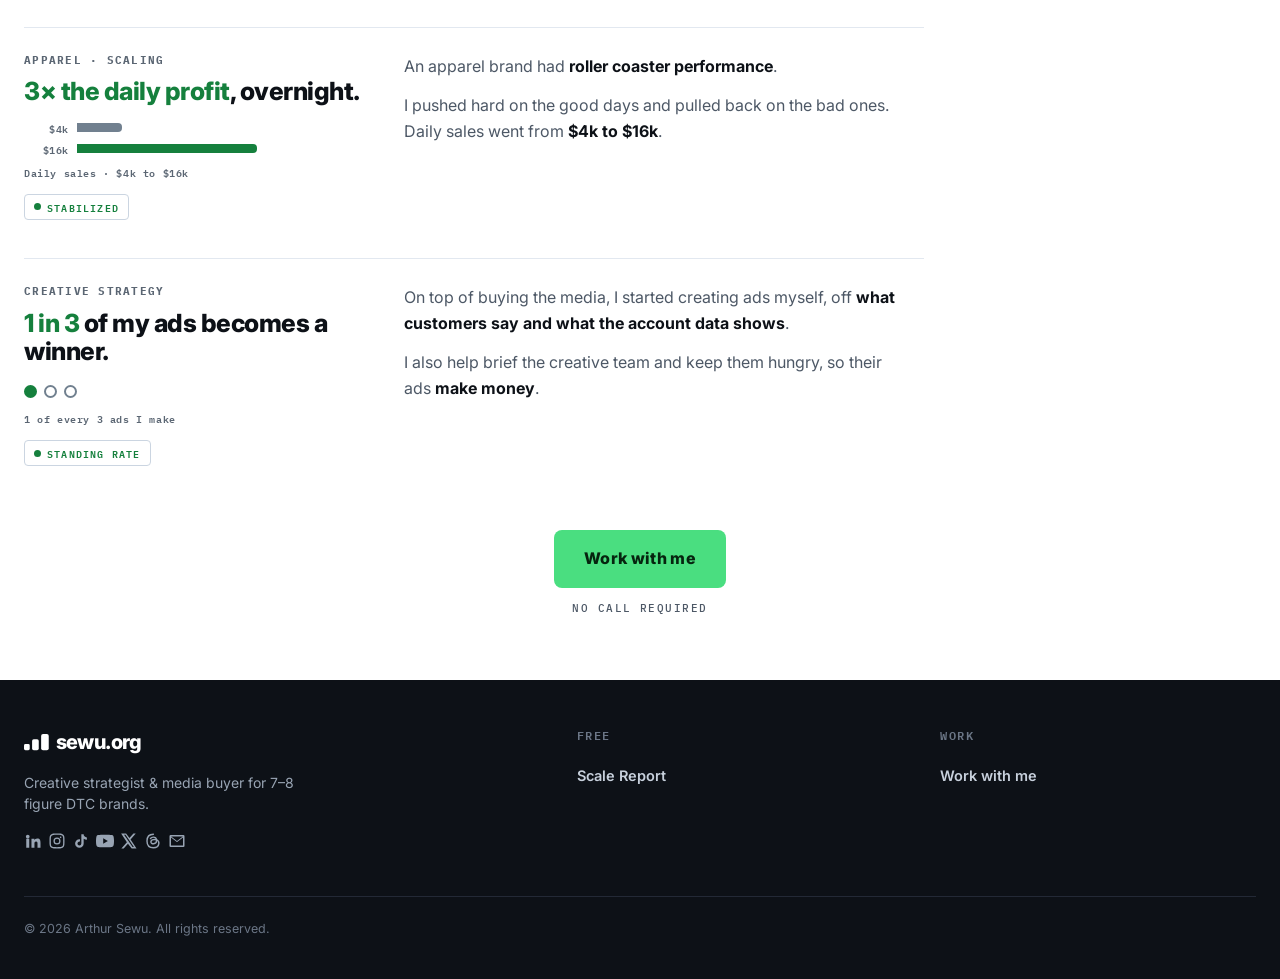
==== commit 3ff3f7b6: "Post-proof CTA under the cases: Work with me, no call required Bright green (the click color), cente" ====
--- a/index.html
+++ b/index.html
@@ -29,7 +29,7 @@
     <link rel="preconnect" href="https://fonts.googleapis.com">
     <link rel="preconnect" href="https://fonts.gstatic.com" crossorigin>
     <link href="https://fonts.googleapis.com/css2?family=IBM+Plex+Mono:wght@500;600&family=Inter:wght@400;600;700;800&display=swap" rel="stylesheet">
-    <link rel="stylesheet" href="style.css?v=cec0c46b">
+    <link rel="stylesheet" href="style.css?v=4355ff34">
     <script type="application/ld+json">
     {
       "@context": "https://schema.org",
@@ -180,6 +180,11 @@
                 </li>
             </ul>
 
+            <div class="cta-cases">
+                <a class="btn" href="contact/">Work with me</a>
+                <p class="btn-sub">no call required</p>
+            </div>
+
         </div>
     </section>
 
--- a/style.css
+++ b/style.css
@@ -173,6 +173,11 @@
 ul.cases b .hl{color:#15803d}
 .btn-sub{font-family:'IBM Plex Mono',Consolas,monospace;font-size:10.5px;font-weight:500;letter-spacing:.14em;
   color:#98a4b3;margin:12px 0 0;text-transform:uppercase}
+/* post-proof ask, centered under the case list; sub-line needs the darker
+   gray on the white ground (#98a4b3 is the dark-hero value, 2.6:1 here) */
+.cta-cases{text-align:center;margin:64px 0 8px}
+.cta-cases .btn{background:#4ade80;color:#06240f}
+.cta-cases .btn-sub{max-width:none;margin:12px 0 0;color:var(--mute)}
 ul.cases .verdict{display:inline-flex;align-items:center;gap:6px;font-family:'IBM Plex Mono',Consolas,monospace;
   font-size:10px;font-weight:600;letter-spacing:.12em;color:#15803d;border:1px solid #cbd5e1;
   border-radius:4px;padding:4px 9px;margin:14px 0 0;text-transform:uppercase}
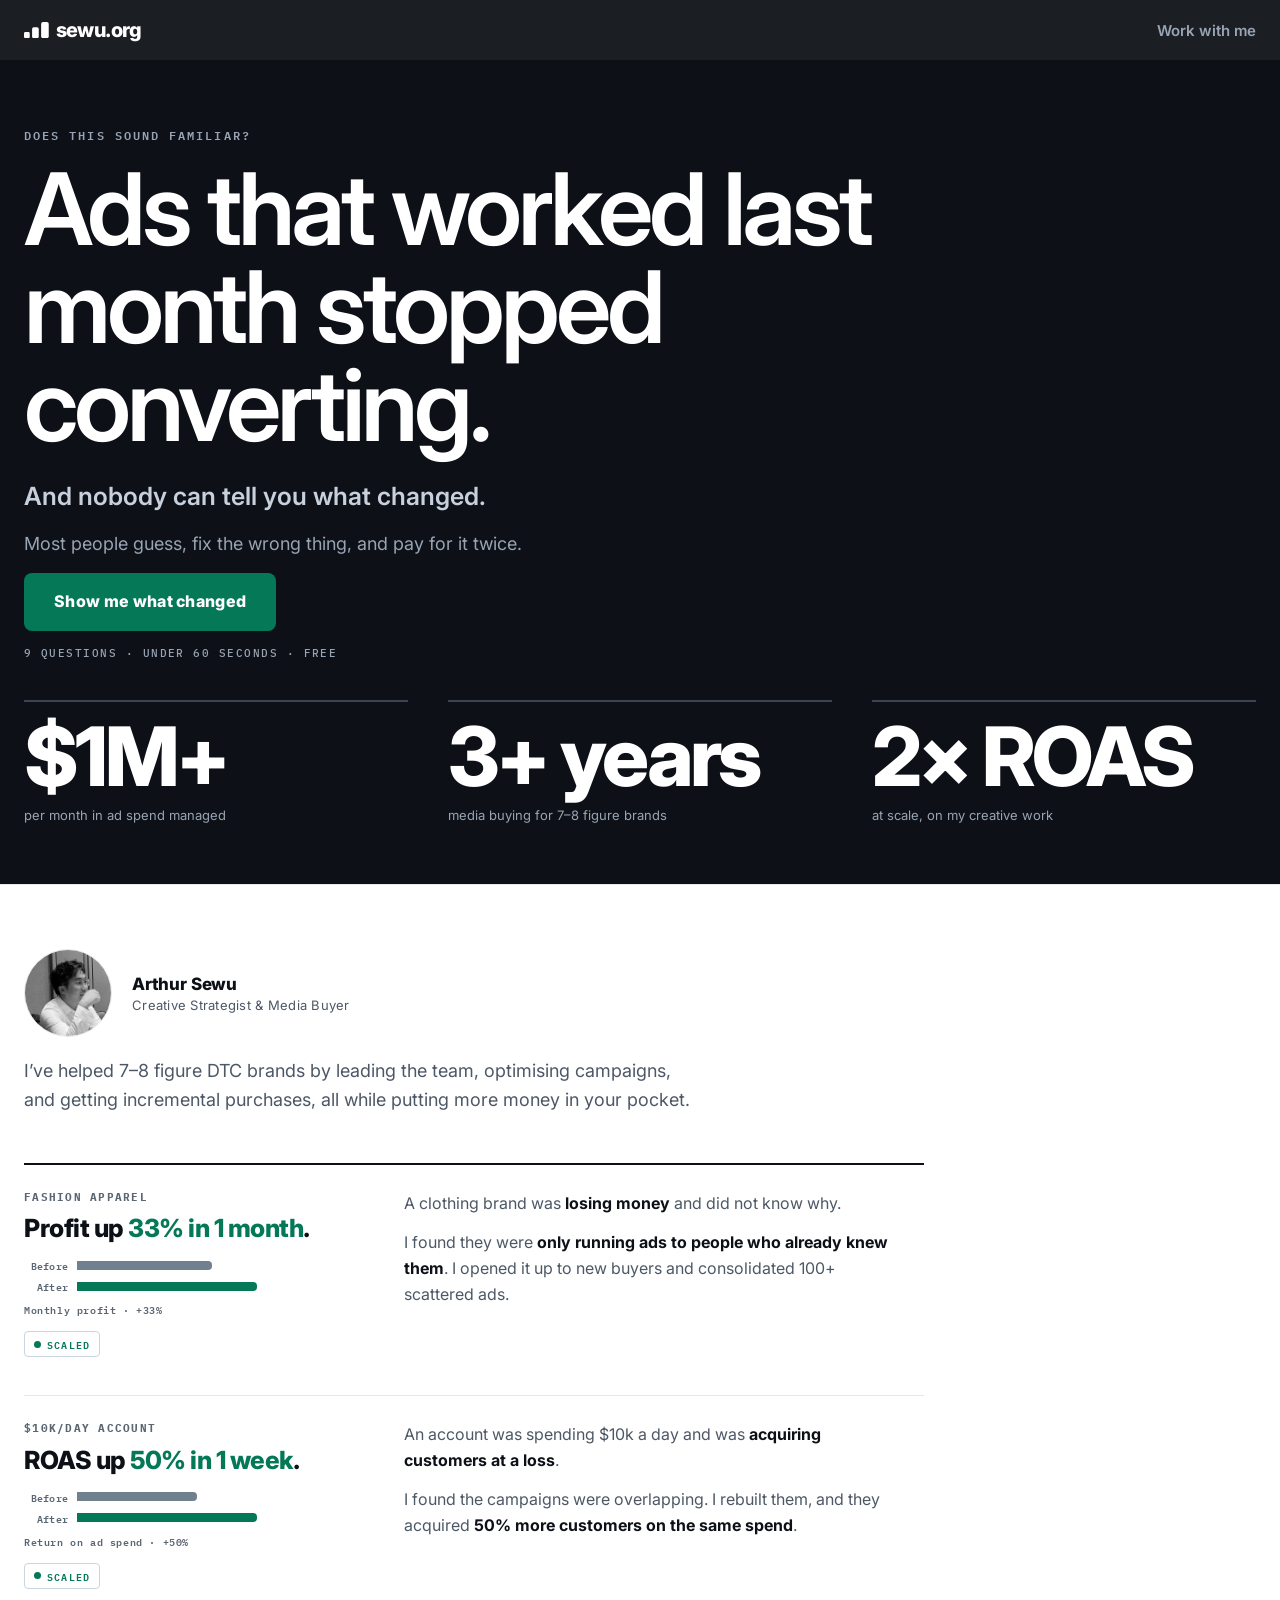
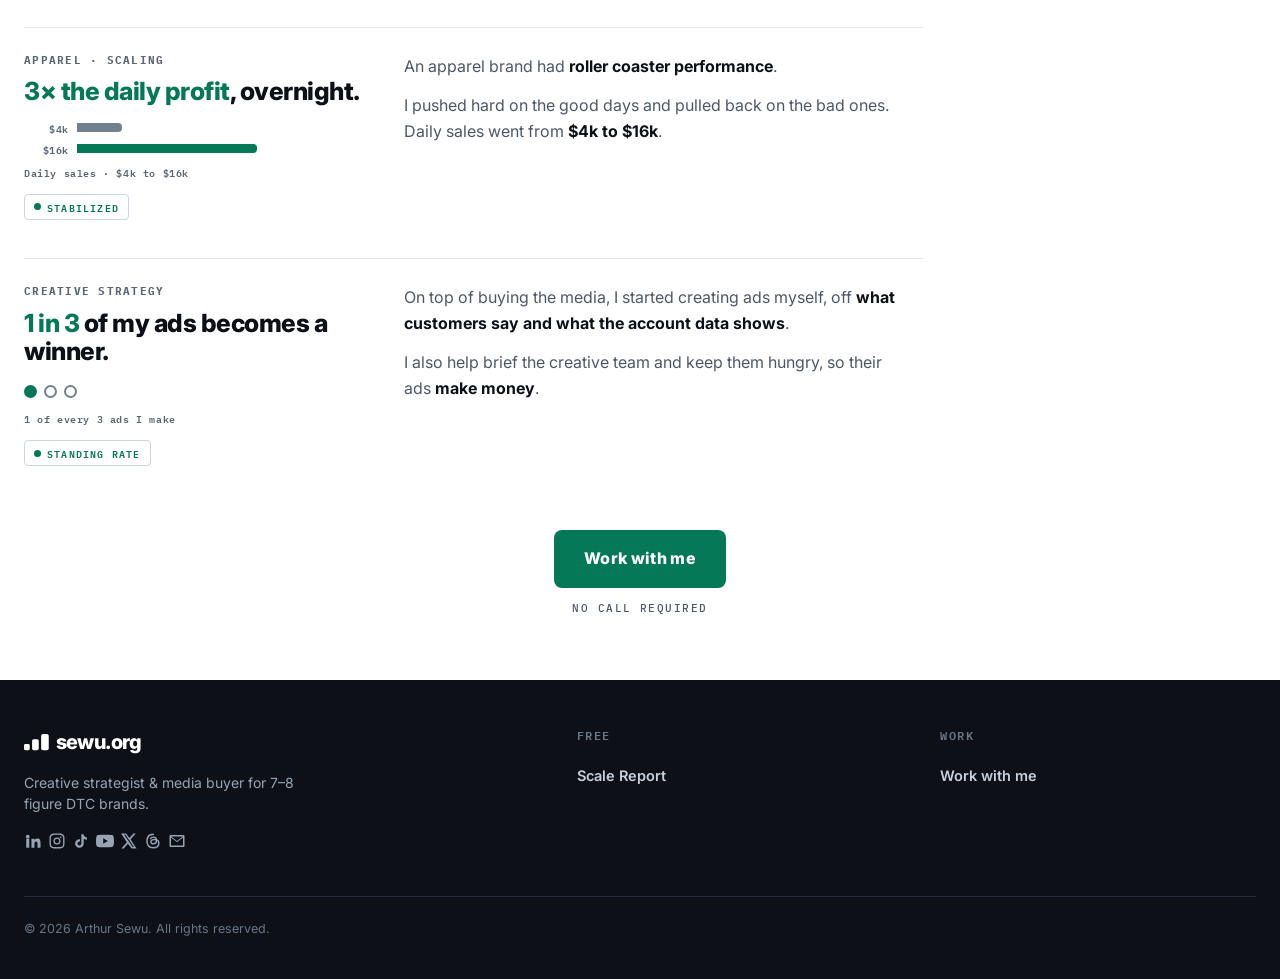
==== commit 0ef4ef17: "One emerald: every green on the site unifies to #047857 Color-theory pass, operator-picked from rend" ====
--- a/index.html
+++ b/index.html
@@ -29,7 +29,7 @@
     <link rel="preconnect" href="https://fonts.googleapis.com">
     <link rel="preconnect" href="https://fonts.gstatic.com" crossorigin>
     <link href="https://fonts.googleapis.com/css2?family=IBM+Plex+Mono:wght@500;600&family=Inter:wght@400;600;700;800&display=swap" rel="stylesheet">
-    <link rel="stylesheet" href="style.css?v=4355ff34">
+    <link rel="stylesheet" href="style.css?v=34790f2d">
     <script type="application/ld+json">
     {
       "@context": "https://schema.org",
--- a/style.css
+++ b/style.css
@@ -10,7 +10,7 @@
   --accent-text:#f2f5f8;     /* text / border / icon */
   --accent-wash:rgba(242,245,248,.07);
   --accent-wash-2:rgba(242,245,248,.05);
-  --nav-cta:#4ade80; --nav-cta-ink:#06240f;
+  --nav-cta:#047857; --nav-cta-ink:#ffffff;
   /* nav */
   --nav-bg:rgba(11,13,16,.82); --nav-ink:#f2f5f8; --nav-line:#232936; --nav-mute:#98a4b3;
   /* states */
@@ -28,7 +28,7 @@
   --accent-wash:rgba(13,17,23,.05);
   --accent-wash-2:rgba(13,17,23,.03);
   /* the nav is dark in both themes, so its cta must invert or it vanishes */
-  --nav-cta:#4ade80; --nav-cta-ink:#06240f;
+  --nav-cta:#047857; --nav-cta-ink:#ffffff;
   --nav-bg:rgba(13,17,23,.94); --nav-ink:#ffffff; --nav-line:#0d1117; --nav-mute:#98a4b3;
   --warn:#b45309; --warn-ink:#7c3d06; --warn-wash:rgba(180,83,9,.08); --err:#b91c1c;
   --shadow:0 10px 30px rgba(13,17,23,.08);
@@ -50,10 +50,10 @@
 .eyebrow{font-family:'IBM Plex Mono',Consolas,monospace;font-size:11.5px;letter-spacing:.18em;text-transform:uppercase;color:var(--accent-text);font-weight:600;margin-bottom:16px}
 .logo{font-size:22px;font-weight:800;letter-spacing:-.03em}
 header{padding:28px 0}
-.btn{display:inline-block;background:var(--accent);color:var(--accent-ink);
+.btn{display:inline-block;background:#047857;color:#ffffff;
   font-weight:800;font-size:16px;letter-spacing:.02em;padding:16px 30px;border-radius:8px;
   text-decoration:none;border:0;cursor:pointer}
-.btn:hover{filter:brightness(1.08)}
+.btn:hover{filter:brightness(1.12)}
 .btn-alt{background:transparent;color:var(--ink);border:1px solid var(--line)}
 .btn-alt:hover{border-color:var(--ink);filter:none}
 .btn-quiet{display:inline-block;margin-left:18px;color:var(--mute);text-decoration:none;font-size:15px;font-weight:600}
@@ -170,18 +170,17 @@
 ul.cases .eyebrow{font-size:10.5px;letter-spacing:.12em;text-transform:uppercase;
   color:var(--mute-2);font-weight:800;line-height:1.3;margin:0 0 10px}
 ul.cases b{display:block;margin:0;color:var(--ink);font-size:clamp(20px,2.1vw,25px);font-weight:800;line-height:1.15;letter-spacing:-.02em}
-ul.cases b .hl{color:#15803d}
+ul.cases b .hl{color:#047857}
 .btn-sub{font-family:'IBM Plex Mono',Consolas,monospace;font-size:10.5px;font-weight:500;letter-spacing:.14em;
   color:#98a4b3;margin:12px 0 0;text-transform:uppercase}
 /* post-proof ask, centered under the case list; sub-line needs the darker
    gray on the white ground (#98a4b3 is the dark-hero value, 2.6:1 here) */
 .cta-cases{text-align:center;margin:64px 0 8px}
-.cta-cases .btn{background:#4ade80;color:#06240f}
 .cta-cases .btn-sub{max-width:none;margin:12px 0 0;color:var(--mute)}
 ul.cases .verdict{display:inline-flex;align-items:center;gap:6px;font-family:'IBM Plex Mono',Consolas,monospace;
-  font-size:10px;font-weight:600;letter-spacing:.12em;color:#15803d;border:1px solid #cbd5e1;
+  font-size:10px;font-weight:600;letter-spacing:.12em;color:#047857;border:1px solid #cbd5e1;
   border-radius:4px;padding:4px 9px;margin:14px 0 0;text-transform:uppercase}
-ul.cases .verdict:before{content:"";width:7px;height:7px;border-radius:50%;background:#15803d}
+ul.cases .verdict:before{content:"";width:7px;height:7px;border-radius:50%;background:#047857}
 /* scroll reveal: .rv is added by JS only, so no-JS visitors see everything */
 ul.cases>li.rv{opacity:0;transform:translateY(28px);transition:opacity .6s ease,transform .6s ease}
 ul.cases>li.rv.in{opacity:1;transform:none}
@@ -199,10 +198,10 @@
   text-align:right;font-variant-numeric:tabular-nums;letter-spacing:.02em;flex:none}
 ul.cases .bar{height:9px;border-radius:0 4px 4px 0;flex:none}
 ul.cases .bar.pre{background:var(--faint)}
-ul.cases .bar.post{background:#15803d}
+ul.cases .bar.post{background:#047857}
 ul.cases .dots{display:flex;gap:7px;align-items:center;height:23px}
 ul.cases .dot{width:13px;height:13px;border-radius:50%;border:2px solid var(--faint)}
-ul.cases .dot.on{background:#15803d;border-color:#15803d}
+ul.cases .dot.on{background:#047857;border-color:#047857}
 ul.cases .gfxcap{font-family:'IBM Plex Mono',Consolas,monospace;font-size:10px;font-weight:600;color:var(--mute-2);margin:7px 0 0;
   letter-spacing:.06em}
 @media(max-width:700px){
@@ -248,8 +247,6 @@
 .hero h1{color:#fff}
 .hero .lead{color:#c7d0dc}
 .hero p{color:#98a4b3}
-.hero .btn{background:#4ade80;color:#06240f}
-.hero .btn:hover{filter:brightness(.92)}
 .nav{border-bottom:0}
 /* numbers as graphics, inside the dark block */
 .hero .stats{gap:40px;margin-top:38px}
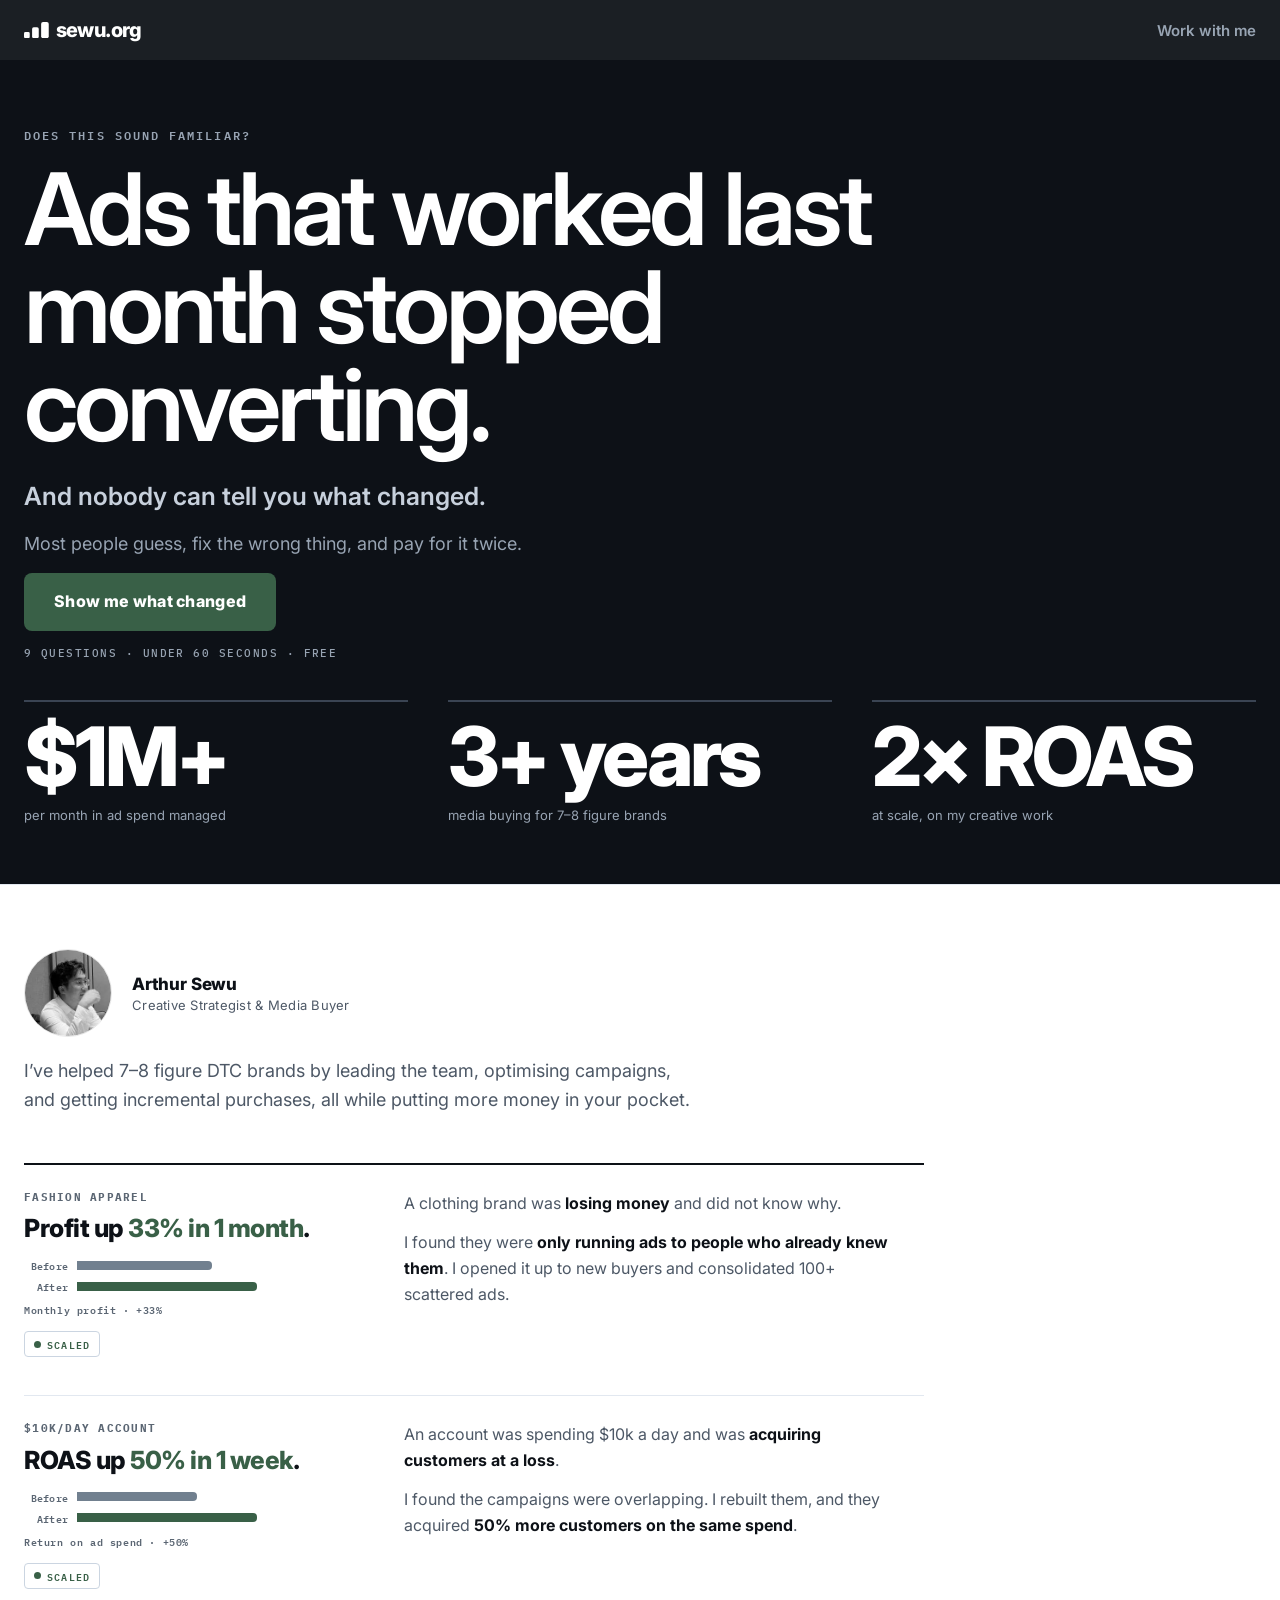
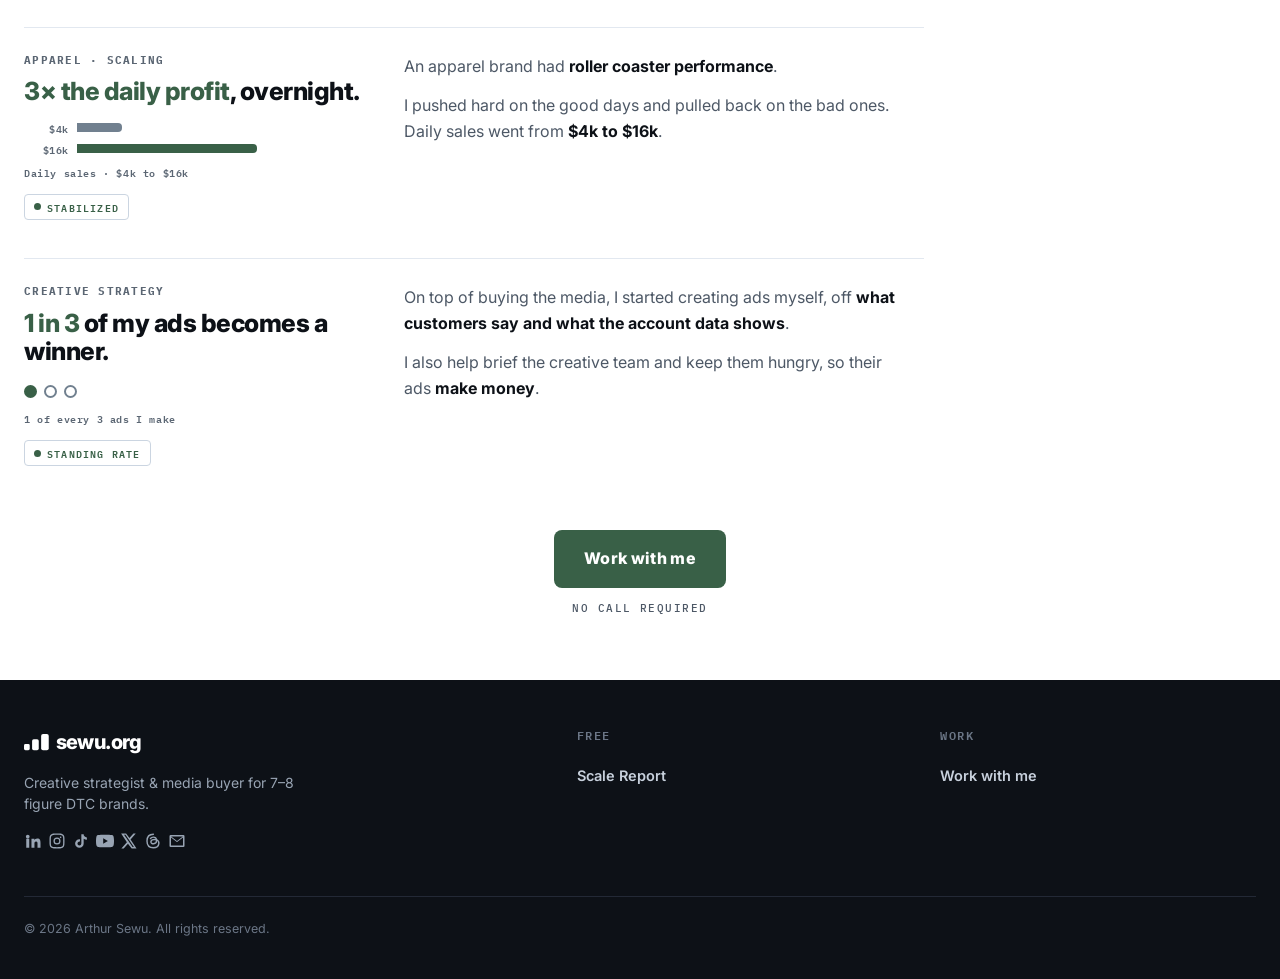
==== commit c7113187: "Benjamin Franklin green: the site's one green becomes the bill's seal green Operator-picked from ren" ====
--- a/index.html
+++ b/index.html
@@ -29,7 +29,7 @@
     <link rel="preconnect" href="https://fonts.googleapis.com">
     <link rel="preconnect" href="https://fonts.gstatic.com" crossorigin>
     <link href="https://fonts.googleapis.com/css2?family=IBM+Plex+Mono:wght@500;600&family=Inter:wght@400;600;700;800&display=swap" rel="stylesheet">
-    <link rel="stylesheet" href="style.css?v=34790f2d">
+    <link rel="stylesheet" href="style.css?v=c81ef339">
     <script type="application/ld+json">
     {
       "@context": "https://schema.org",
--- a/style.css
+++ b/style.css
@@ -10,7 +10,7 @@
   --accent-text:#f2f5f8;     /* text / border / icon */
   --accent-wash:rgba(242,245,248,.07);
   --accent-wash-2:rgba(242,245,248,.05);
-  --nav-cta:#047857; --nav-cta-ink:#ffffff;
+  --nav-cta:#396047; --nav-cta-ink:#ffffff;
   /* nav */
   --nav-bg:rgba(11,13,16,.82); --nav-ink:#f2f5f8; --nav-line:#232936; --nav-mute:#98a4b3;
   /* states */
@@ -28,7 +28,7 @@
   --accent-wash:rgba(13,17,23,.05);
   --accent-wash-2:rgba(13,17,23,.03);
   /* the nav is dark in both themes, so its cta must invert or it vanishes */
-  --nav-cta:#047857; --nav-cta-ink:#ffffff;
+  --nav-cta:#396047; --nav-cta-ink:#ffffff;
   --nav-bg:rgba(13,17,23,.94); --nav-ink:#ffffff; --nav-line:#0d1117; --nav-mute:#98a4b3;
   --warn:#b45309; --warn-ink:#7c3d06; --warn-wash:rgba(180,83,9,.08); --err:#b91c1c;
   --shadow:0 10px 30px rgba(13,17,23,.08);
@@ -50,7 +50,7 @@
 .eyebrow{font-family:'IBM Plex Mono',Consolas,monospace;font-size:11.5px;letter-spacing:.18em;text-transform:uppercase;color:var(--accent-text);font-weight:600;margin-bottom:16px}
 .logo{font-size:22px;font-weight:800;letter-spacing:-.03em}
 header{padding:28px 0}
-.btn{display:inline-block;background:#047857;color:#ffffff;
+.btn{display:inline-block;background:#396047;color:#ffffff;
   font-weight:800;font-size:16px;letter-spacing:.02em;padding:16px 30px;border-radius:8px;
   text-decoration:none;border:0;cursor:pointer}
 .btn:hover{filter:brightness(1.12)}
@@ -170,7 +170,7 @@
 ul.cases .eyebrow{font-size:10.5px;letter-spacing:.12em;text-transform:uppercase;
   color:var(--mute-2);font-weight:800;line-height:1.3;margin:0 0 10px}
 ul.cases b{display:block;margin:0;color:var(--ink);font-size:clamp(20px,2.1vw,25px);font-weight:800;line-height:1.15;letter-spacing:-.02em}
-ul.cases b .hl{color:#047857}
+ul.cases b .hl{color:#396047}
 .btn-sub{font-family:'IBM Plex Mono',Consolas,monospace;font-size:10.5px;font-weight:500;letter-spacing:.14em;
   color:#98a4b3;margin:12px 0 0;text-transform:uppercase}
 /* post-proof ask, centered under the case list; sub-line needs the darker
@@ -178,9 +178,9 @@
 .cta-cases{text-align:center;margin:64px 0 8px}
 .cta-cases .btn-sub{max-width:none;margin:12px 0 0;color:var(--mute)}
 ul.cases .verdict{display:inline-flex;align-items:center;gap:6px;font-family:'IBM Plex Mono',Consolas,monospace;
-  font-size:10px;font-weight:600;letter-spacing:.12em;color:#047857;border:1px solid #cbd5e1;
+  font-size:10px;font-weight:600;letter-spacing:.12em;color:#396047;border:1px solid #cbd5e1;
   border-radius:4px;padding:4px 9px;margin:14px 0 0;text-transform:uppercase}
-ul.cases .verdict:before{content:"";width:7px;height:7px;border-radius:50%;background:#047857}
+ul.cases .verdict:before{content:"";width:7px;height:7px;border-radius:50%;background:#396047}
 /* scroll reveal: .rv is added by JS only, so no-JS visitors see everything */
 ul.cases>li.rv{opacity:0;transform:translateY(28px);transition:opacity .6s ease,transform .6s ease}
 ul.cases>li.rv.in{opacity:1;transform:none}
@@ -198,10 +198,10 @@
   text-align:right;font-variant-numeric:tabular-nums;letter-spacing:.02em;flex:none}
 ul.cases .bar{height:9px;border-radius:0 4px 4px 0;flex:none}
 ul.cases .bar.pre{background:var(--faint)}
-ul.cases .bar.post{background:#047857}
+ul.cases .bar.post{background:#396047}
 ul.cases .dots{display:flex;gap:7px;align-items:center;height:23px}
 ul.cases .dot{width:13px;height:13px;border-radius:50%;border:2px solid var(--faint)}
-ul.cases .dot.on{background:#047857;border-color:#047857}
+ul.cases .dot.on{background:#396047;border-color:#396047}
 ul.cases .gfxcap{font-family:'IBM Plex Mono',Consolas,monospace;font-size:10px;font-weight:600;color:var(--mute-2);margin:7px 0 0;
   letter-spacing:.06em}
 @media(max-width:700px){
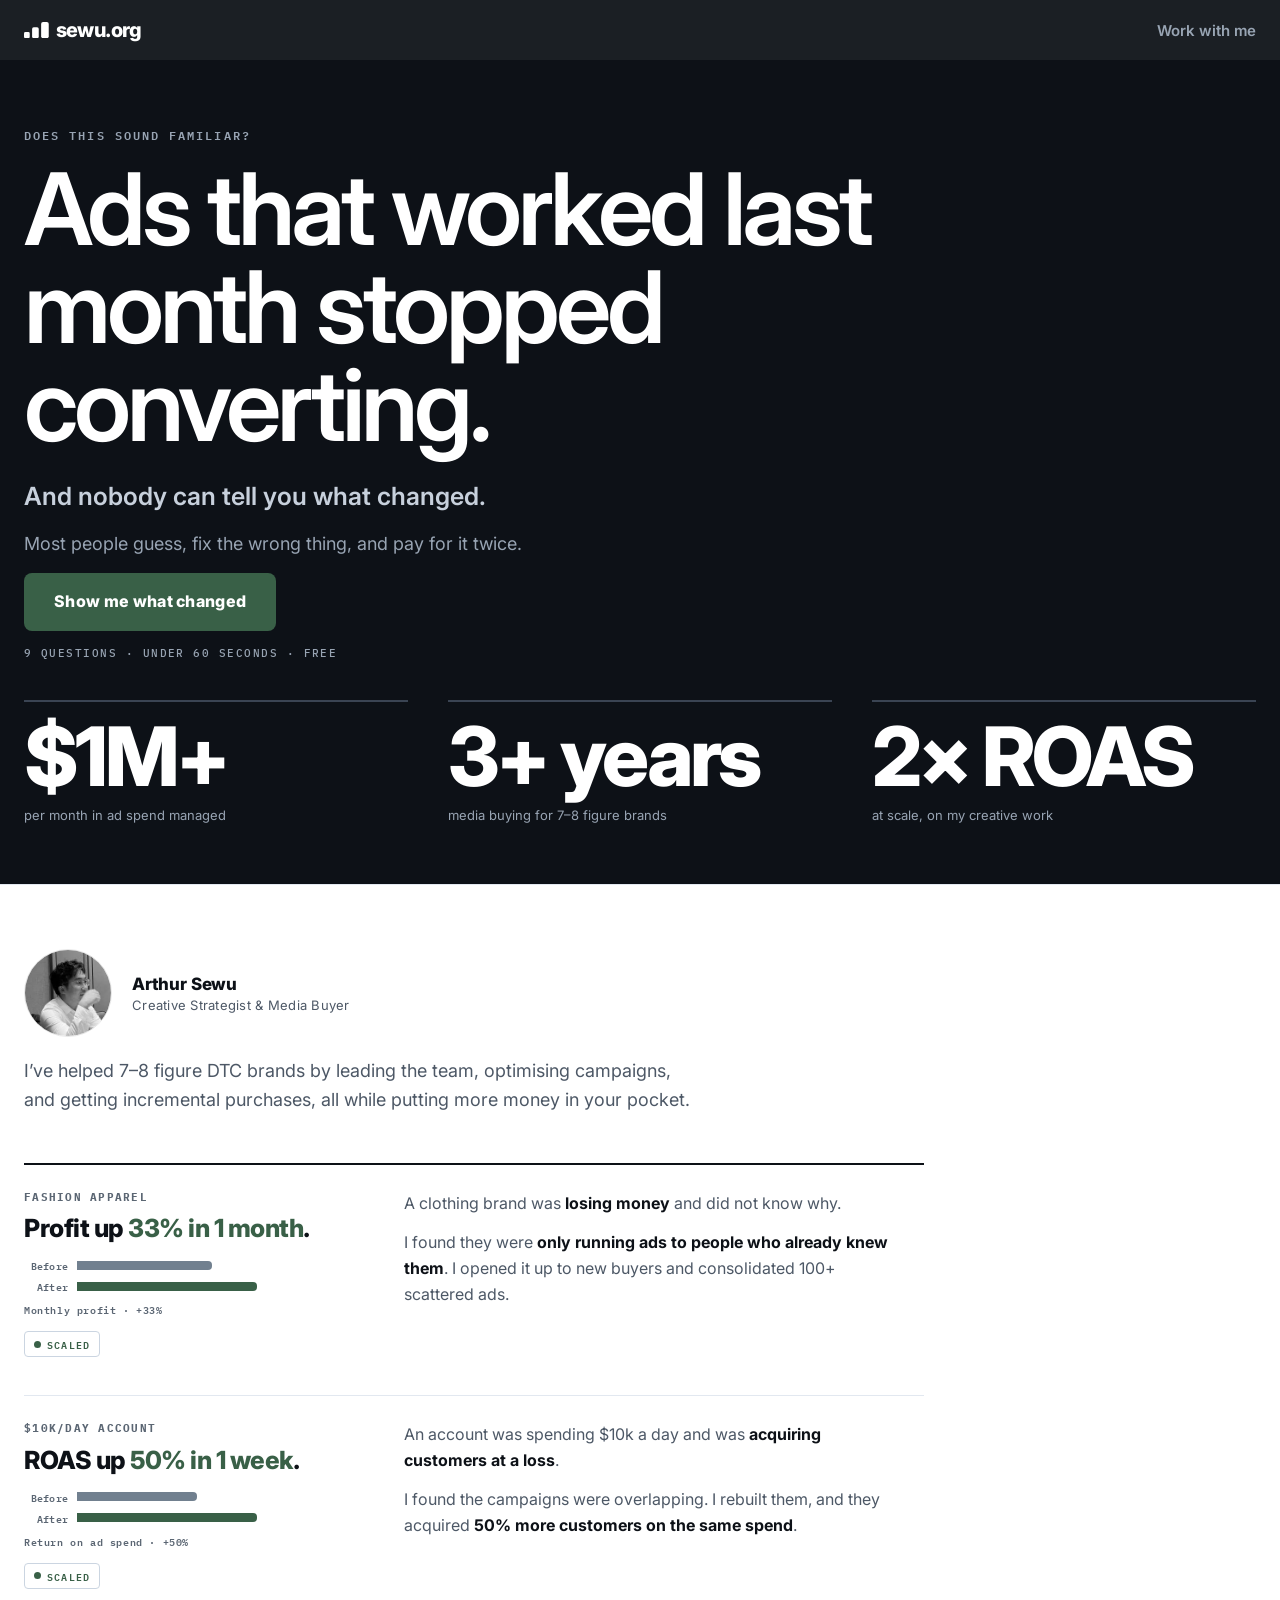
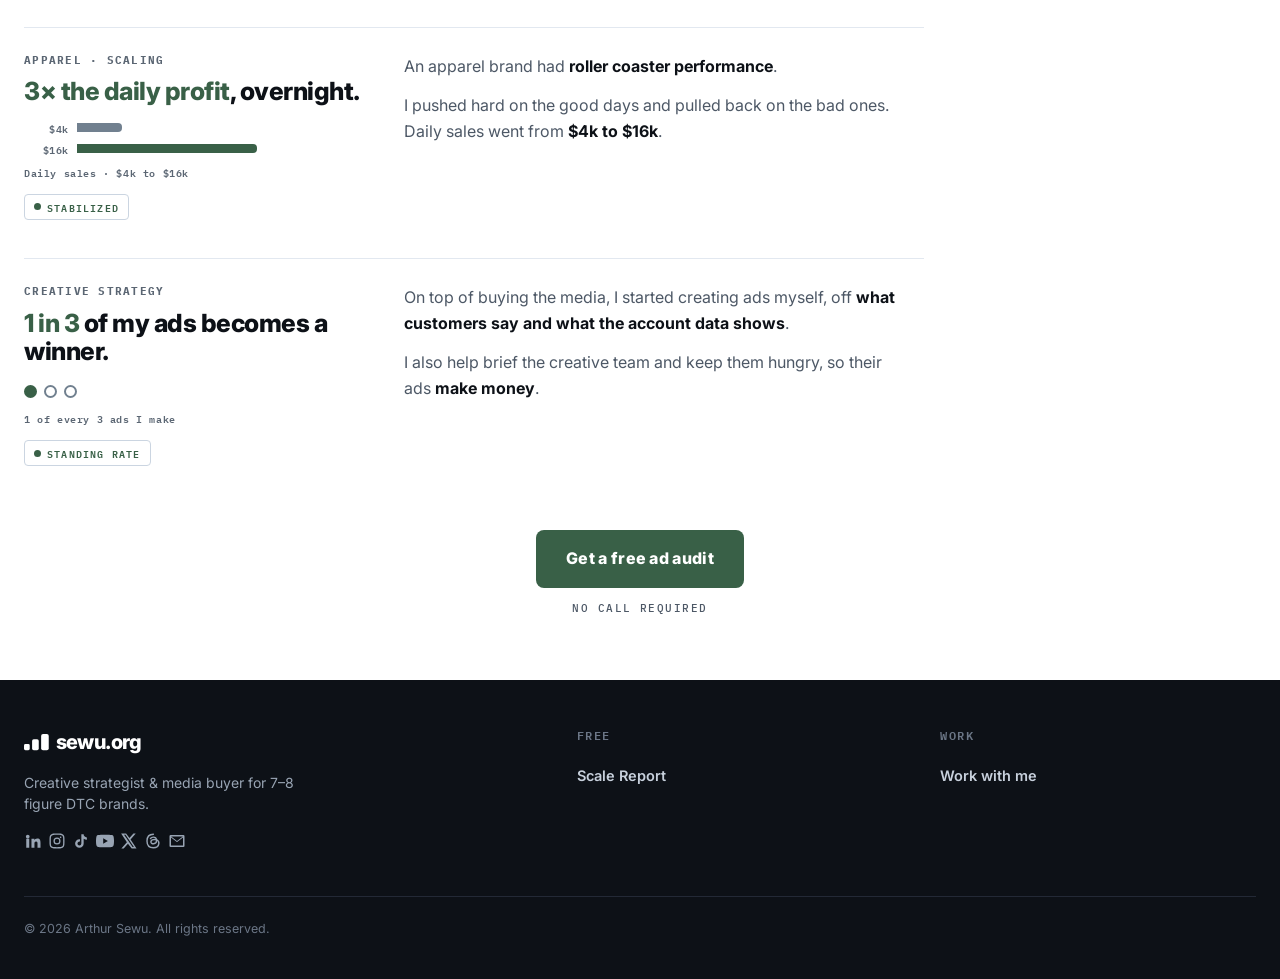
==== commit c9d14149: "Post-proof CTA: Get a free ad audit Operator call, made knowing it raises lead volume at capacity. L" ====
--- a/index.html
+++ b/index.html
@@ -181,7 +181,7 @@
             </ul>
 
             <div class="cta-cases">
-                <a class="btn" href="contact/">Work with me</a>
+                <a class="btn" href="contact/">Get a free ad audit</a>
                 <p class="btn-sub">no call required</p>
             </div>
 
